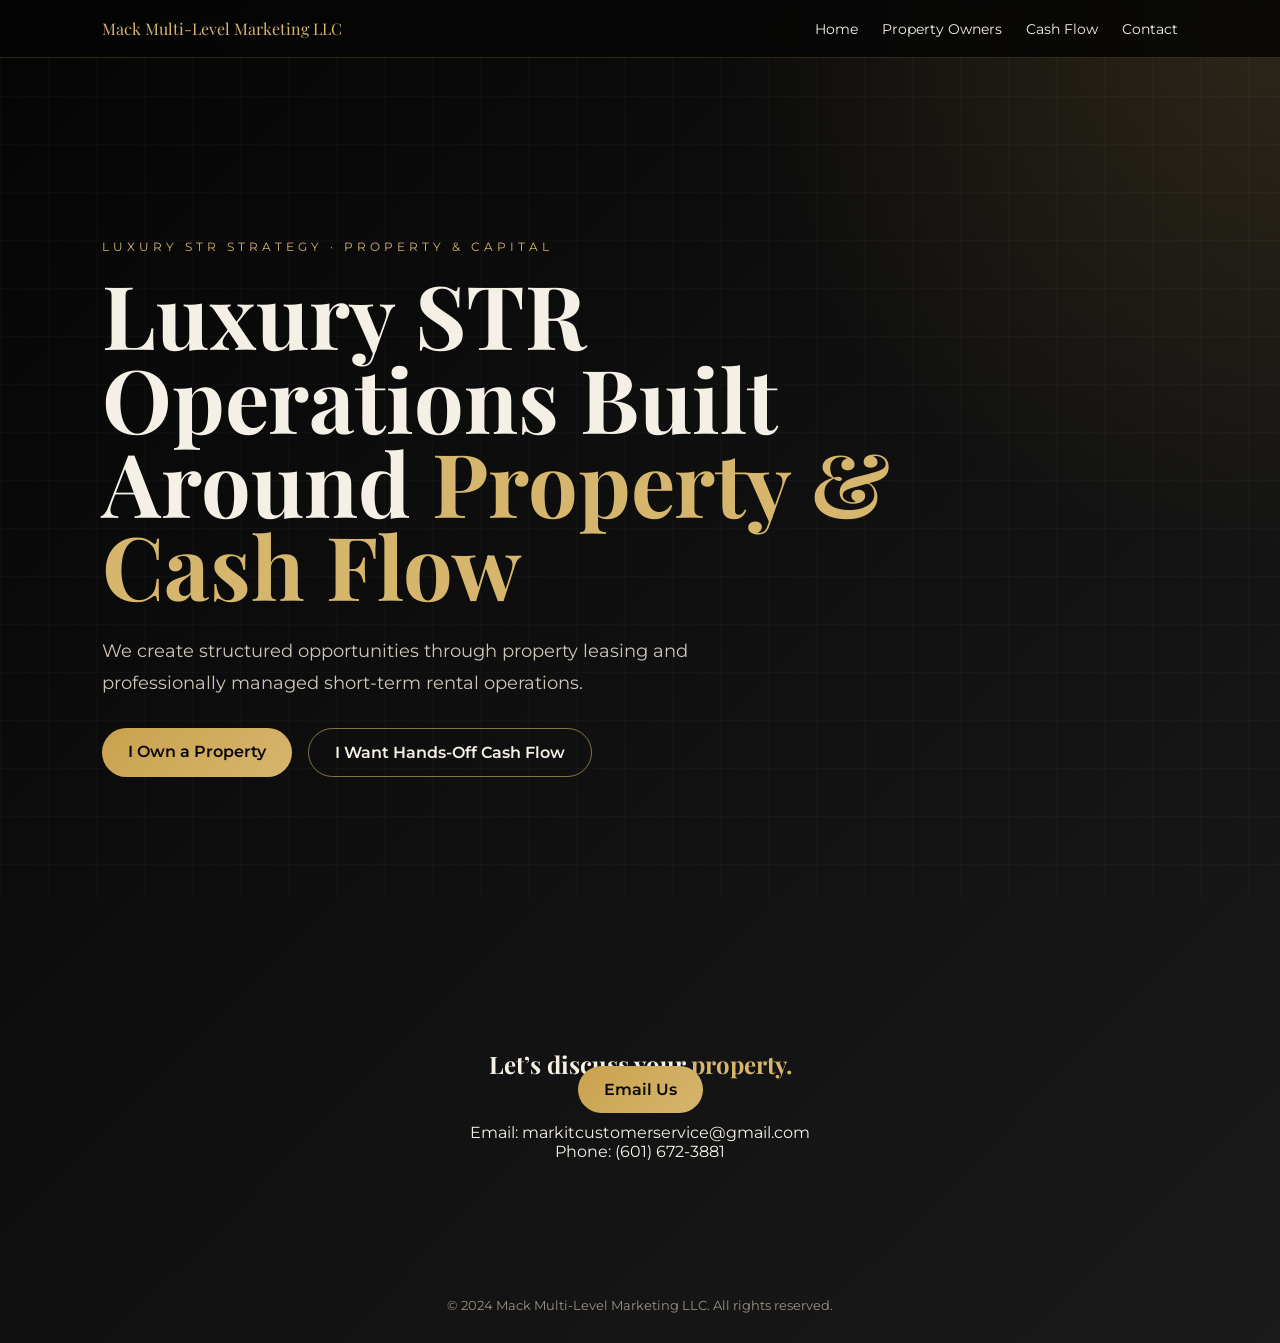
==== index.html @ 8dd584f8 "Update index.html" ====
<!DOCTYPE html>
<html lang="en">
<head>
  <meta charset="UTF-8" />
  <meta name="viewport" content="width=device-width, initial-scale=1.0" />
  <title>Mack Multi-Level Marketing LLC</title>

  <link href="https://fonts.googleapis.com/css2?family=Montserrat:wght@300;400;500;600&family=Playfair+Display:wght@500;600;700&display=swap" rel="stylesheet">

  <style>
    :root {
      --black: #050505;
      --charcoal: #111111;
      --soft-black: #1a1a1a;
      --ivory: #f5f0e6;
      --muted: #cfc6b8;
      --gold: #c9a24d;
      --champagne: #d6b56d;
    }

    * {
      box-sizing: border-box;
      scroll-behavior: smooth;
    }

    body {
      margin: 0;
      font-family: 'Montserrat', sans-serif;
      background:
        radial-gradient(circle at top right, rgba(201,162,77,0.16), transparent 30%),
        linear-gradient(135deg, #050505 0%, #111111 55%, #1a1a1a 100%);
      color: var(--ivory);
      overflow-x: hidden;
    }

    /* 🔥 NAVBAR */
    .nav {
      display: flex;
      justify-content: space-between;
      align-items: center;
      padding: 18px 8%;
      position: sticky;
      top: 0;
      z-index: 1000;
      background: rgba(5,5,5,0.85);
      backdrop-filter: blur(10px);
      border-bottom: 1px solid rgba(214,181,109,0.2);
    }

    .logo {
      font-family: 'Playfair Display', serif;
      color: var(--champagne);
      font-size: 16px;
    }

    .links a {
      margin-left: 20px;
      text-decoration: none;
      color: var(--ivory);
      font-size: 14px;
      transition: 0.3s;
    }

    .links a:hover {
      color: var(--champagne);
    }

    body::before {
      content: "";
      position: fixed;
      inset: 0;
      background-image:
        linear-gradient(rgba(255,255,255,0.025) 1px, transparent 1px),
        linear-gradient(90deg, rgba(255,255,255,0.025) 1px, transparent 1px);
      background-size: 48px 48px;
      pointer-events: none;
      z-index: -1;
    }

    header {
      min-height: 100vh;
      display: flex;
      align-items: center;
      padding: 40px 8%;
    }

    .hero {
      max-width: 850px;
      animation: fadeUp 1.2s ease forwards;
    }

    .eyebrow {
      color: var(--champagne);
      letter-spacing: 4px;
      text-transform: uppercase;
      font-size: 12px;
      margin-bottom: 18px;
    }

    h1, h2, h3 {
      font-family: 'Playfair Display', serif;
      margin: 0;
    }

    h1 {
      font-size: clamp(42px, 8vw, 88px);
      line-height: 0.95;
    }

    h1 span {
      color: var(--champagne);
    }

    .hero p {
      max-width: 680px;
      font-size: 18px;
      line-height: 1.8;
      color: var(--muted);
      margin: 28px 0;
    }

    .buttons {
      display: flex;
      gap: 16px;
      flex-wrap: wrap;
    }

    .btn {
      padding: 14px 26px;
      border-radius: 999px;
      text-decoration: none;
      font-weight: 600;
    }

    .btn-primary {
      background: linear-gradient(135deg, var(--gold), var(--champagne));
      color: #080808;
    }

    .btn-secondary {
      border: 1px solid rgba(214,181,109,0.6);
      color: var(--ivory);
    }

    section {
      padding: 90px 8%;
    }

    .section-title {
      max-width: 760px;
      margin-bottom: 40px;
    }

    .section-title h2 {
      font-size: clamp(34px, 5vw, 58px);
    }

    .section-title p {
      color: var(--muted);
      line-height: 1.8;
    }

    .glass {
      background: rgba(255,255,255,0.055);
      border: 1px solid rgba(214,181,109,0.22);
      border-radius: 26px;
      padding: 30px;
    }

    .grid {
      display: grid;
      grid-template-columns: repeat(auto-fit, minmax(240px, 1fr));
      gap: 22px;
    }

    .contact {
      text-align: center;
    }

    footer {
      text-align: center;
      padding: 30px;
      color: #9b9183;
      font-size: 13px;
    }

    @keyframes fadeUp {
      from { opacity: 0; transform: translateY(35px); }
      to { opacity: 1; transform: translateY(0); }
    }
  </style>
</head>

<body>

  <!-- 🔥 NAV -->
  <div class="nav">
    <div class="logo">Mack Multi-Level Marketing LLC</div>
    <div class="links">
      <a href="index.html">Home</a>
      <a href="owners.html">Property Owners</a>
      <a href="investors.html">Cash Flow</a>
      <a href="#contact">Contact</a>
    </div>
  </div>

  <header>
    <div class="hero">
      <div class="eyebrow">Luxury STR Strategy · Property & Capital</div>

      <h1>Luxury STR Operations Built Around <span>Property & Cash Flow</span></h1>

      <p>
        We create structured opportunities through property leasing and professionally managed short-term rental operations.
      </p>

      <!-- 🔥 UPDATED BUTTONS -->
      <div class="buttons">
        <a href="owners.html" class="btn btn-primary">I Own a Property</a>
        <a href="investors.html" class="btn btn-secondary">I Want Hands-Off Cash Flow</a>
      </div>
    </div>
  </header>

  <!-- KEEP REST OF YOUR SECTIONS SAME -->

  <section class="contact" id="contact">
    <h2>Let’s discuss your <span style="color: var(--champagne);">property.</span></h2>

    <a href="mailto:your@email.com" class="btn btn-primary">Email Us</a>

    <p style="margin-top: 24px;">
      Email: markitcustomerservice@gmail.com<br>
      Phone: (601) 672-3881
    </p>
  </section>

  <footer>
    © 2024 Mack Multi-Level Marketing LLC. All rights reserved.
  </footer>

</body>
</html>
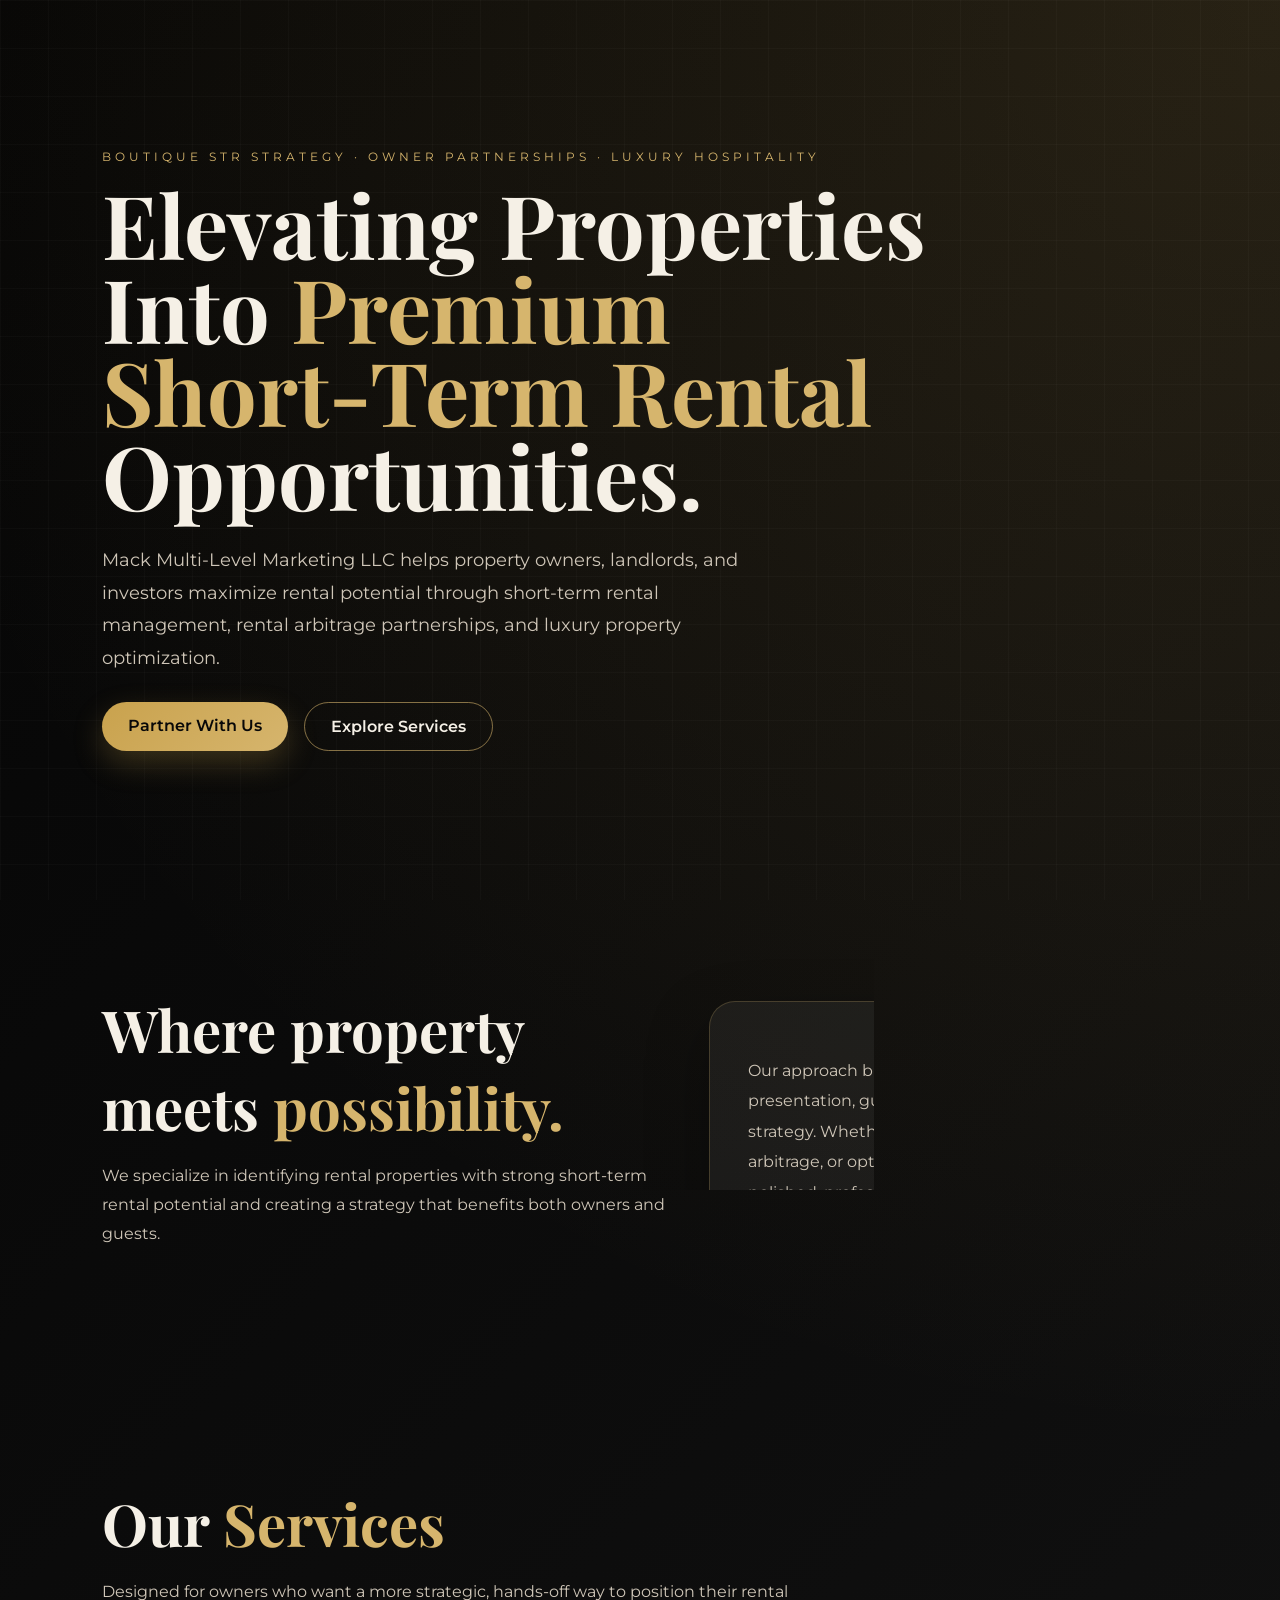
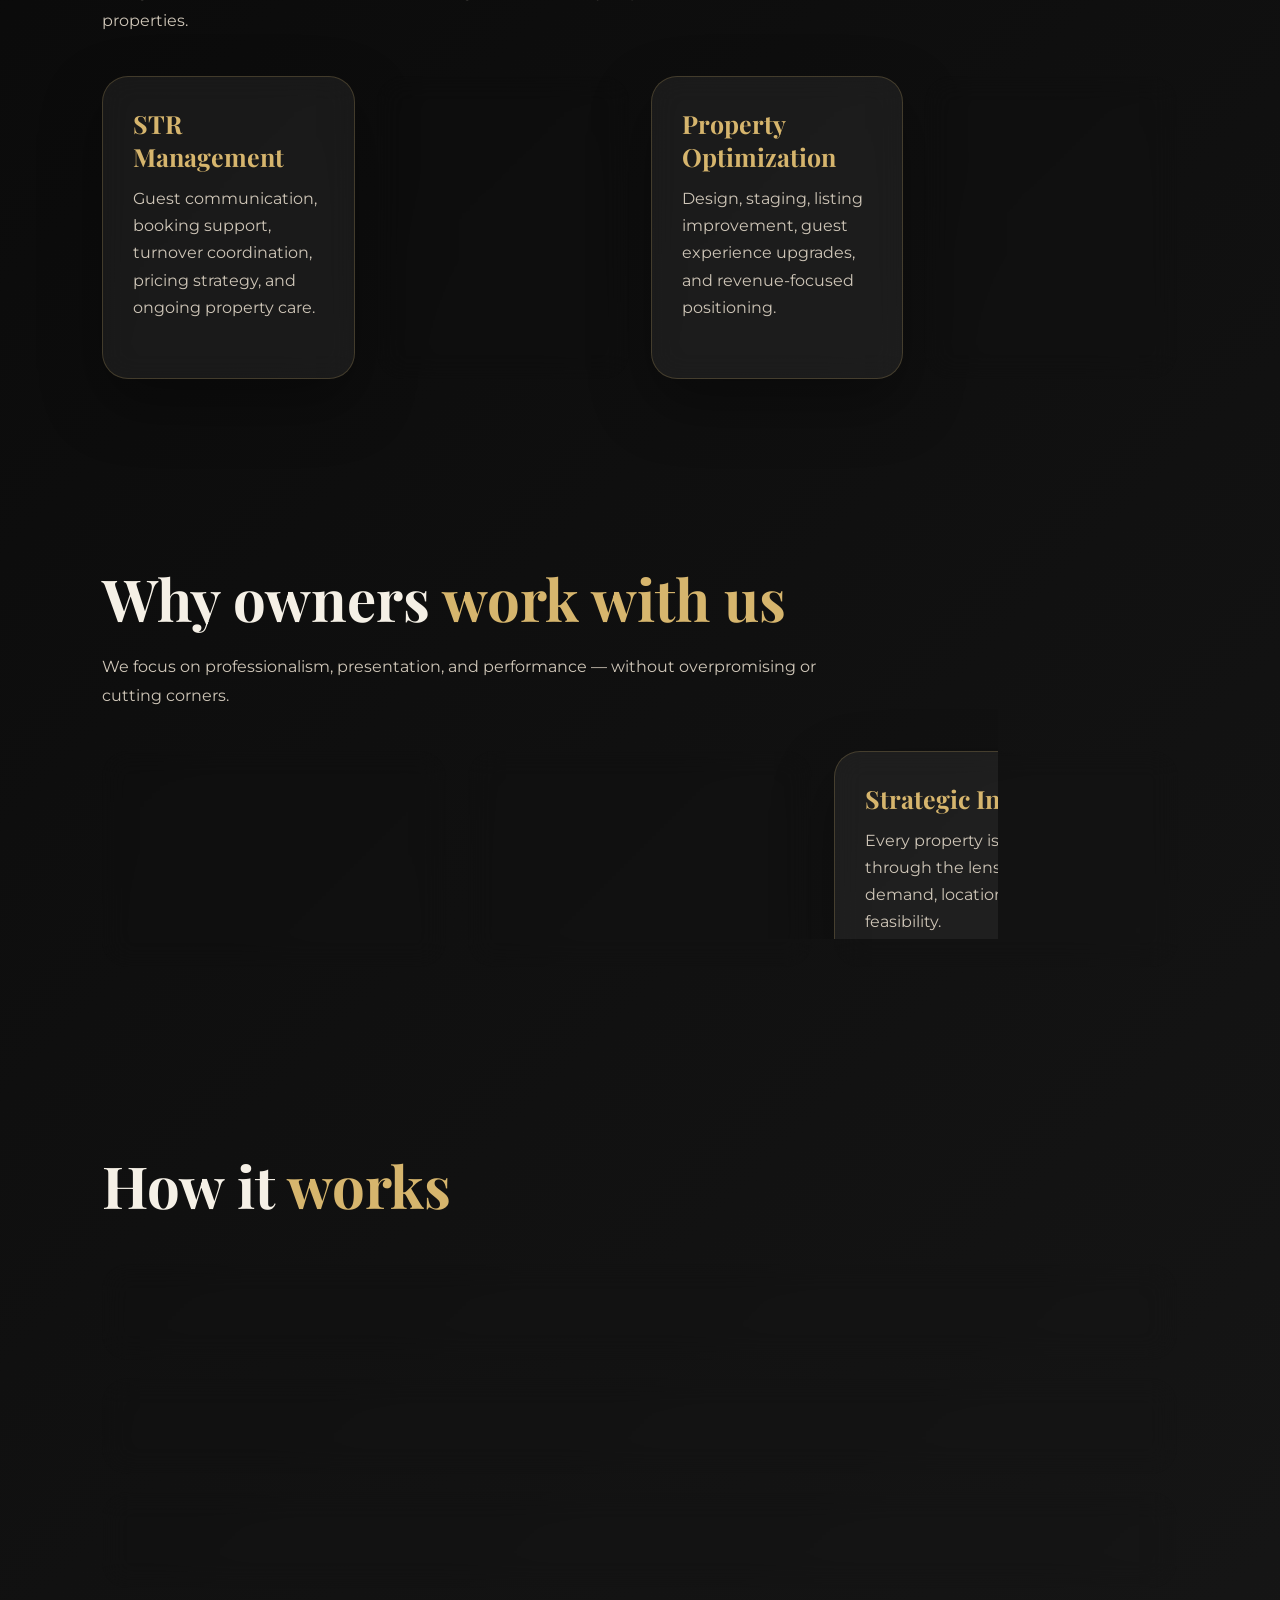
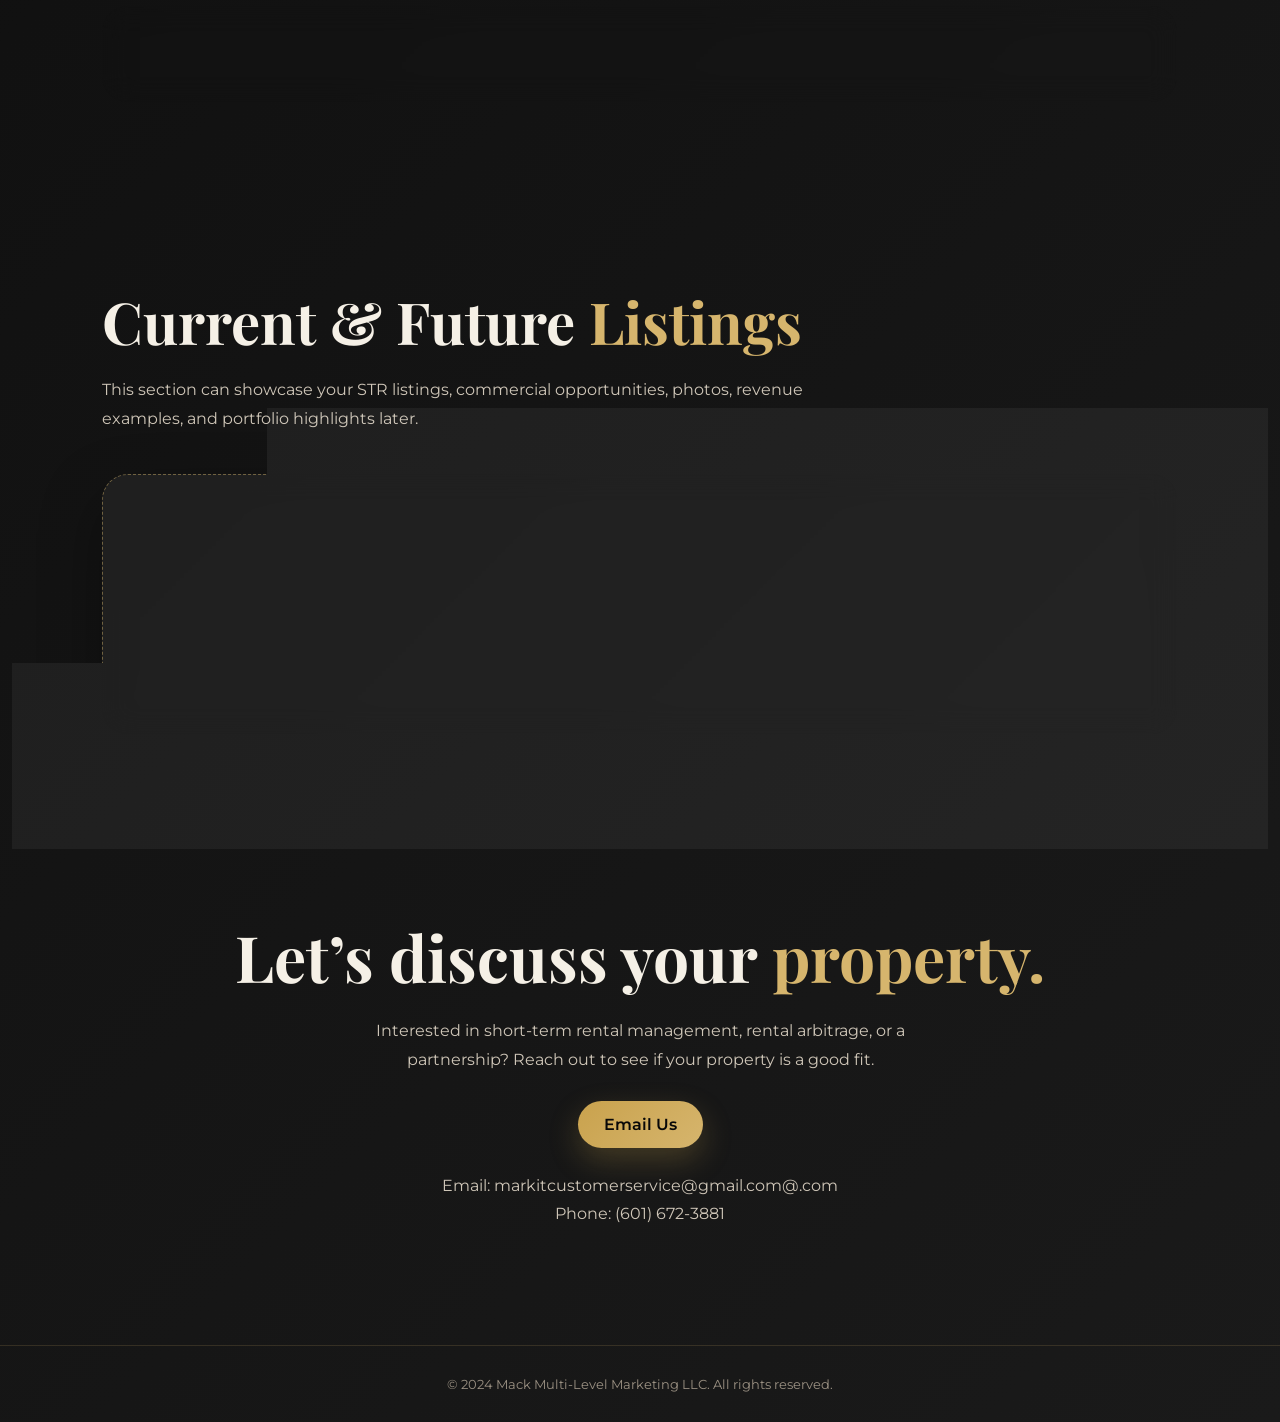
==== commit 0c8ce4f7: "Update index.html" ====
--- a/index.html
+++ b/index.html
@@ -31,38 +31,6 @@
         linear-gradient(135deg, #050505 0%, #111111 55%, #1a1a1a 100%);
       color: var(--ivory);
       overflow-x: hidden;
-    }
-
-    /* 🔥 NAVBAR */
-    .nav {
-      display: flex;
-      justify-content: space-between;
-      align-items: center;
-      padding: 18px 8%;
-      position: sticky;
-      top: 0;
-      z-index: 1000;
-      background: rgba(5,5,5,0.85);
-      backdrop-filter: blur(10px);
-      border-bottom: 1px solid rgba(214,181,109,0.2);
-    }
-
-    .logo {
-      font-family: 'Playfair Display', serif;
-      color: var(--champagne);
-      font-size: 16px;
-    }
-
-    .links a {
-      margin-left: 20px;
-      text-decoration: none;
-      color: var(--ivory);
-      font-size: 14px;
-      transition: 0.3s;
-    }
-
-    .links a:hover {
-      color: var(--champagne);
     }
 
     body::before {
@@ -82,6 +50,7 @@
       display: flex;
       align-items: center;
       padding: 40px 8%;
+      position: relative;
     }
 
     .hero {
@@ -105,9 +74,10 @@
     h1 {
       font-size: clamp(42px, 8vw, 88px);
       line-height: 0.95;
-    }
-
-    h1 span {
+      color: var(--ivory);
+    }
+
+    h1 span, h2 span {
       color: var(--champagne);
     }
 
@@ -126,15 +96,18 @@
     }
 
     .btn {
+      display: inline-block;
       padding: 14px 26px;
       border-radius: 999px;
       text-decoration: none;
       font-weight: 600;
+      transition: all 0.3s ease;
     }
 
     .btn-primary {
       background: linear-gradient(135deg, var(--gold), var(--champagne));
       color: #080808;
+      box-shadow: 0 12px 30px rgba(201,162,77,0.25);
     }
 
     .btn-secondary {
@@ -142,6 +115,10 @@
       color: var(--ivory);
     }
 
+    .btn:hover {
+      transform: translateY(-3px);
+    }
+
     section {
       padding: 90px 8%;
     }
@@ -153,18 +130,21 @@
 
     .section-title h2 {
       font-size: clamp(34px, 5vw, 58px);
+      margin-bottom: 14px;
     }
 
     .section-title p {
       color: var(--muted);
       line-height: 1.8;
+      font-size: 16px;
     }
 
     .glass {
       background: rgba(255,255,255,0.055);
       border: 1px solid rgba(214,181,109,0.22);
+      backdrop-filter: blur(14px);
       border-radius: 26px;
-      padding: 30px;
+      box-shadow: 0 24px 60px rgba(0,0,0,0.35);
     }
 
     .grid {
@@ -173,8 +153,85 @@
       gap: 22px;
     }
 
+    .card {
+      padding: 30px;
+      transition: 0.35s ease;
+    }
+
+    .card:hover {
+      transform: translateY(-8px);
+      border-color: rgba(214,181,109,0.55);
+    }
+
+    .card h3 {
+      color: var(--champagne);
+      font-size: 25px;
+      margin-bottom: 12px;
+    }
+
+    .card p {
+      color: var(--muted);
+      line-height: 1.7;
+      margin: 0;
+    }
+
+    .split {
+      display: grid;
+      grid-template-columns: 1.1fr 0.9fr;
+      gap: 34px;
+      align-items: center;
+    }
+
+    .feature-box {
+      padding: 38px;
+    }
+
+    .feature-box p {
+      color: var(--muted);
+      line-height: 1.9;
+    }
+
+    .timeline {
+      display: grid;
+      gap: 18px;
+    }
+
+    .step {
+      padding: 24px;
+      border-left: 2px solid var(--champagne);
+    }
+
+    .step strong {
+      color: var(--champagne);
+      display: block;
+      margin-bottom: 8px;
+    }
+
+    .portfolio {
+      min-height: 260px;
+      display: flex;
+      align-items: center;
+      justify-content: center;
+      text-align: center;
+      padding: 40px;
+      border: 1px dashed rgba(214,181,109,0.45);
+    }
+
     .contact {
       text-align: center;
+      padding: 90px 8%;
+    }
+
+    .contact h2 {
+      font-size: clamp(36px, 6vw, 64px);
+      margin-bottom: 18px;
+    }
+
+    .contact p {
+      color: var(--muted);
+      max-width: 620px;
+      margin: 0 auto 26px;
+      line-height: 1.8;
     }
 
     footer {
@@ -182,55 +239,188 @@
       padding: 30px;
       color: #9b9183;
       font-size: 13px;
+      border-top: 1px solid rgba(214,181,109,0.16);
     }
 
     @keyframes fadeUp {
-      from { opacity: 0; transform: translateY(35px); }
-      to { opacity: 1; transform: translateY(0); }
+      from {
+        opacity: 0;
+        transform: translateY(35px);
+      }
+      to {
+        opacity: 1;
+        transform: translateY(0);
+      }
+    }
+
+    .reveal {
+      animation: fadeUp 1s ease both;
+    }
+
+    @media (max-width: 800px) {
+      header {
+        padding: 30px 6%;
+      }
+
+      section {
+        padding: 70px 6%;
+      }
+
+      .split {
+        grid-template-columns: 1fr;
+      }
+
+      .buttons {
+        flex-direction: column;
+      }
+
+      .btn {
+        text-align: center;
+      }
     }
   </style>
 </head>
 
 <body>
 
-  <!-- 🔥 NAV -->
-  <div class="nav">
-    <div class="logo">Mack Multi-Level Marketing LLC</div>
-    <div class="links">
-      <a href="index.html">Home</a>
-      <a href="owners.html">Property Owners</a>
-      <a href="investors.html">Cash Flow</a>
-      <a href="#contact">Contact</a>
-    </div>
-  </div>
-
   <header>
     <div class="hero">
-      <div class="eyebrow">Luxury STR Strategy · Property & Capital</div>
-
-      <h1>Luxury STR Operations Built Around <span>Property & Cash Flow</span></h1>
-
+      <div class="eyebrow">Boutique STR Strategy · Owner Partnerships · Luxury Hospitality</div>
+      <h1>Elevating Properties Into <span>Premium Short-Term Rental</span> Opportunities.</h1>
       <p>
-        We create structured opportunities through property leasing and professionally managed short-term rental operations.
+        Mack Multi-Level Marketing LLC helps property owners, landlords, and investors maximize rental potential through short-term rental management, rental arbitrage partnerships, and luxury property optimization.
       </p>
-
-      <!-- 🔥 UPDATED BUTTONS -->
       <div class="buttons">
-        <a href="owners.html" class="btn btn-primary">I Own a Property</a>
-        <a href="investors.html" class="btn btn-secondary">I Want Hands-Off Cash Flow</a>
+        <a href="#contact" class="btn btn-primary">Partner With Us</a>
+        <a href="#services" class="btn btn-secondary">Explore Services</a>
       </div>
     </div>
   </header>
 
-  <!-- KEEP REST OF YOUR SECTIONS SAME -->
+  <section class="reveal">
+    <div class="split">
+      <div class="section-title">
+        <h2>Where property meets <span>possibility.</span></h2>
+        <p>
+          We specialize in identifying rental properties with strong short-term rental potential and creating a strategy that benefits both owners and guests.
+        </p>
+      </div>
+
+      <div class="feature-box glass">
+        <p>
+          Our approach blends hospitality, property presentation, guest experience, and income strategy. Whether through management, arbitrage, or optimization, our goal is to create a polished, professional, and profitable rental experience.
+        </p>
+      </div>
+    </div>
+  </section>
+
+  <section id="services">
+    <div class="section-title">
+      <h2>Our <span>Services</span></h2>
+      <p>Designed for owners who want a more strategic, hands-off way to position their rental properties.</p>
+    </div>
+
+    <div class="grid">
+      <div class="card glass">
+        <h3>STR Management</h3>
+        <p>Guest communication, booking support, turnover coordination, pricing strategy, and ongoing property care.</p>
+      </div>
+
+      <div class="card glass">
+        <h3>Rental Arbitrage</h3>
+        <p>We lease qualified properties and operate them as short-term rentals with a professional hospitality strategy.</p>
+      </div>
+
+      <div class="card glass">
+        <h3>Property Optimization</h3>
+        <p>Design, staging, listing improvement, guest experience upgrades, and revenue-focused positioning.</p>
+      </div>
+
+      <div class="card glass">
+        <h3>Owner Partnerships</h3>
+        <p>Customized partnership structures built around the property, location, owner goals, and income potential.</p>
+      </div>
+    </div>
+  </section>
+
+  <section>
+    <div class="section-title">
+      <h2>Why owners <span>work with us</span></h2>
+      <p>We focus on professionalism, presentation, and performance — without overpromising or cutting corners.</p>
+    </div>
+
+    <div class="grid">
+      <div class="card glass">
+        <h3>Hands-Off Support</h3>
+        <p>We help reduce the day-to-day burden of managing guest-ready rental operations.</p>
+      </div>
+
+      <div class="card glass">
+        <h3>Luxury Positioning</h3>
+        <p>We create a polished guest experience that helps the property stand out in competitive markets.</p>
+      </div>
+
+      <div class="card glass">
+        <h3>Strategic Income Focus</h3>
+        <p>Every property is reviewed through the lens of pricing, demand, location, and operational feasibility.</p>
+      </div>
+    </div>
+  </section>
+
+  <section>
+    <div class="section-title">
+      <h2>How it <span>works</span></h2>
+    </div>
+
+    <div class="timeline">
+      <div class="step glass">
+        <strong>01 · Property Review</strong>
+        We evaluate the property, location, rental rules, layout, and market potential.
+      </div>
+
+      <div class="step glass">
+        <strong>02 · Strategy Buildout</strong>
+        We create a customized short-term rental plan based on the property’s best use.
+      </div>
+
+      <div class="step glass">
+        <strong>03 · Setup & Launch</strong>
+        We prepare the listing, guest flow, operations, and presentation.
+      </div>
+
+      <div class="step glass">
+        <strong>04 · Ongoing Management</strong>
+        We support the guest experience, booking flow, turnovers, and property standards.
+      </div>
+    </div>
+  </section>
+
+  <section>
+    <div class="section-title">
+      <h2>Current & Future <span>Listings</span></h2>
+      <p>This section can showcase your STR listings, commercial opportunities, photos, revenue examples, and portfolio highlights later.</p>
+    </div>
+
+    <div class="portfolio glass">
+      <div>
+        <h3 style="color: var(--champagne); font-family: 'Playfair Display', serif;">Portfolio Coming Soon</h3>
+        <p style="color: var(--muted); max-width: 520px;">
+          Featured short-term rental properties and partnership opportunities will be added here.
+        </p>
+      </div>
+    </div>
+  </section>
 
   <section class="contact" id="contact">
     <h2>Let’s discuss your <span style="color: var(--champagne);">property.</span></h2>
+    <p>
+      Interested in short-term rental management, rental arbitrage, or a partnership? Reach out to see if your property is a good fit.
+    </p>
 
     <a href="mailto:your@email.com" class="btn btn-primary">Email Us</a>
 
     <p style="margin-top: 24px;">
-      Email: markitcustomerservice@gmail.com<br>
+      Email: markitcustomerservice@gmail.com@.com<br>
       Phone: (601) 672-3881
     </p>
   </section>
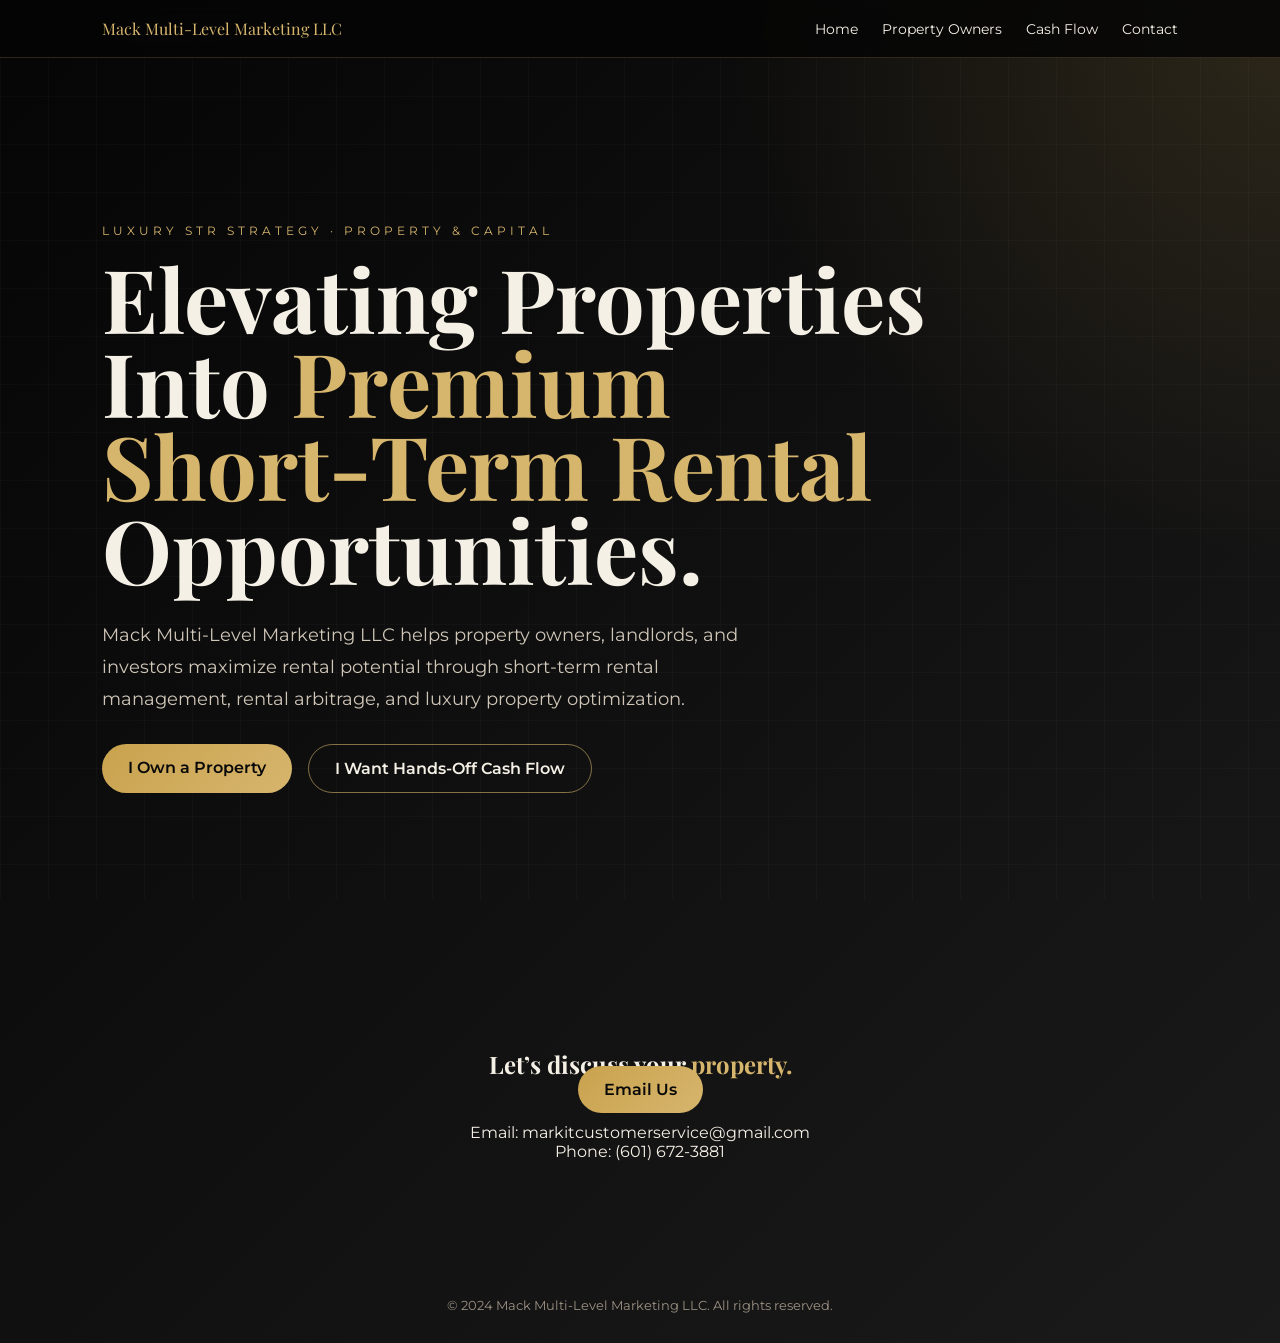
==== commit 58c3be07: "Update index.html" ====
--- a/index.html
+++ b/index.html
@@ -31,6 +31,38 @@
         linear-gradient(135deg, #050505 0%, #111111 55%, #1a1a1a 100%);
       color: var(--ivory);
       overflow-x: hidden;
+    }
+
+    /* 🔥 NAV */
+    .nav {
+      display: flex;
+      justify-content: space-between;
+      align-items: center;
+      padding: 18px 8%;
+      position: sticky;
+      top: 0;
+      z-index: 1000;
+      background: rgba(5,5,5,0.85);
+      backdrop-filter: blur(10px);
+      border-bottom: 1px solid rgba(214,181,109,0.2);
+    }
+
+    .logo {
+      font-family: 'Playfair Display', serif;
+      color: var(--champagne);
+      font-size: 16px;
+    }
+
+    .links a {
+      margin-left: 20px;
+      text-decoration: none;
+      color: var(--ivory);
+      font-size: 14px;
+      transition: 0.3s;
+    }
+
+    .links a:hover {
+      color: var(--champagne);
     }
 
     body::before {
@@ -50,7 +82,6 @@
       display: flex;
       align-items: center;
       padding: 40px 8%;
-      position: relative;
     }
 
     .hero {
@@ -74,7 +105,6 @@
     h1 {
       font-size: clamp(42px, 8vw, 88px);
       line-height: 0.95;
-      color: var(--ivory);
     }
 
     h1 span, h2 span {
@@ -96,18 +126,15 @@
     }
 
     .btn {
-      display: inline-block;
       padding: 14px 26px;
       border-radius: 999px;
       text-decoration: none;
       font-weight: 600;
-      transition: all 0.3s ease;
     }
 
     .btn-primary {
       background: linear-gradient(135deg, var(--gold), var(--champagne));
       color: #080808;
-      box-shadow: 0 12px 30px rgba(201,162,77,0.25);
     }
 
     .btn-secondary {
@@ -115,10 +142,6 @@
       color: var(--ivory);
     }
 
-    .btn:hover {
-      transform: translateY(-3px);
-    }
-
     section {
       padding: 90px 8%;
     }
@@ -130,21 +153,18 @@
 
     .section-title h2 {
       font-size: clamp(34px, 5vw, 58px);
-      margin-bottom: 14px;
     }
 
     .section-title p {
       color: var(--muted);
       line-height: 1.8;
-      font-size: 16px;
     }
 
     .glass {
       background: rgba(255,255,255,0.055);
       border: 1px solid rgba(214,181,109,0.22);
-      backdrop-filter: blur(14px);
       border-radius: 26px;
-      box-shadow: 0 24px 60px rgba(0,0,0,0.35);
+      padding: 30px;
     }
 
     .grid {
@@ -153,85 +173,8 @@
       gap: 22px;
     }
 
-    .card {
-      padding: 30px;
-      transition: 0.35s ease;
-    }
-
-    .card:hover {
-      transform: translateY(-8px);
-      border-color: rgba(214,181,109,0.55);
-    }
-
-    .card h3 {
-      color: var(--champagne);
-      font-size: 25px;
-      margin-bottom: 12px;
-    }
-
-    .card p {
-      color: var(--muted);
-      line-height: 1.7;
-      margin: 0;
-    }
-
-    .split {
-      display: grid;
-      grid-template-columns: 1.1fr 0.9fr;
-      gap: 34px;
-      align-items: center;
-    }
-
-    .feature-box {
-      padding: 38px;
-    }
-
-    .feature-box p {
-      color: var(--muted);
-      line-height: 1.9;
-    }
-
-    .timeline {
-      display: grid;
-      gap: 18px;
-    }
-
-    .step {
-      padding: 24px;
-      border-left: 2px solid var(--champagne);
-    }
-
-    .step strong {
-      color: var(--champagne);
-      display: block;
-      margin-bottom: 8px;
-    }
-
-    .portfolio {
-      min-height: 260px;
-      display: flex;
-      align-items: center;
-      justify-content: center;
-      text-align: center;
-      padding: 40px;
-      border: 1px dashed rgba(214,181,109,0.45);
-    }
-
     .contact {
       text-align: center;
-      padding: 90px 8%;
-    }
-
-    .contact h2 {
-      font-size: clamp(36px, 6vw, 64px);
-      margin-bottom: 18px;
-    }
-
-    .contact p {
-      color: var(--muted);
-      max-width: 620px;
-      margin: 0 auto 26px;
-      line-height: 1.8;
     }
 
     footer {
@@ -239,188 +182,55 @@
       padding: 30px;
       color: #9b9183;
       font-size: 13px;
-      border-top: 1px solid rgba(214,181,109,0.16);
     }
 
     @keyframes fadeUp {
-      from {
-        opacity: 0;
-        transform: translateY(35px);
-      }
-      to {
-        opacity: 1;
-        transform: translateY(0);
-      }
-    }
-
-    .reveal {
-      animation: fadeUp 1s ease both;
-    }
-
-    @media (max-width: 800px) {
-      header {
-        padding: 30px 6%;
-      }
-
-      section {
-        padding: 70px 6%;
-      }
-
-      .split {
-        grid-template-columns: 1fr;
-      }
-
-      .buttons {
-        flex-direction: column;
-      }
-
-      .btn {
-        text-align: center;
-      }
+      from { opacity: 0; transform: translateY(35px); }
+      to { opacity: 1; transform: translateY(0); }
     }
   </style>
 </head>
 
 <body>
 
+  <!-- NAV -->
+  <div class="nav">
+    <div class="logo">Mack Multi-Level Marketing LLC</div>
+    <div class="links">
+      <a href="index.html">Home</a>
+      <a href="owners.html">Property Owners</a>
+      <a href="investors.html">Cash Flow</a>
+      <a href="#contact">Contact</a>
+    </div>
+  </div>
+
   <header>
     <div class="hero">
-      <div class="eyebrow">Boutique STR Strategy · Owner Partnerships · Luxury Hospitality</div>
+      <div class="eyebrow">Luxury STR Strategy · Property & Capital</div>
+
       <h1>Elevating Properties Into <span>Premium Short-Term Rental</span> Opportunities.</h1>
+
       <p>
-        Mack Multi-Level Marketing LLC helps property owners, landlords, and investors maximize rental potential through short-term rental management, rental arbitrage partnerships, and luxury property optimization.
+        Mack Multi-Level Marketing LLC helps property owners, landlords, and investors maximize rental potential through short-term rental management, rental arbitrage, and luxury property optimization.
       </p>
+
+      <!-- 🔥 UPDATED BUTTONS -->
       <div class="buttons">
-        <a href="#contact" class="btn btn-primary">Partner With Us</a>
-        <a href="#services" class="btn btn-secondary">Explore Services</a>
+        <a href="owners.html" class="btn btn-primary">I Own a Property</a>
+        <a href="investors.html" class="btn btn-secondary">I Want Hands-Off Cash Flow</a>
       </div>
     </div>
   </header>
 
-  <section class="reveal">
-    <div class="split">
-      <div class="section-title">
-        <h2>Where property meets <span>possibility.</span></h2>
-        <p>
-          We specialize in identifying rental properties with strong short-term rental potential and creating a strategy that benefits both owners and guests.
-        </p>
-      </div>
-
-      <div class="feature-box glass">
-        <p>
-          Our approach blends hospitality, property presentation, guest experience, and income strategy. Whether through management, arbitrage, or optimization, our goal is to create a polished, professional, and profitable rental experience.
-        </p>
-      </div>
-    </div>
-  </section>
-
-  <section id="services">
-    <div class="section-title">
-      <h2>Our <span>Services</span></h2>
-      <p>Designed for owners who want a more strategic, hands-off way to position their rental properties.</p>
-    </div>
-
-    <div class="grid">
-      <div class="card glass">
-        <h3>STR Management</h3>
-        <p>Guest communication, booking support, turnover coordination, pricing strategy, and ongoing property care.</p>
-      </div>
-
-      <div class="card glass">
-        <h3>Rental Arbitrage</h3>
-        <p>We lease qualified properties and operate them as short-term rentals with a professional hospitality strategy.</p>
-      </div>
-
-      <div class="card glass">
-        <h3>Property Optimization</h3>
-        <p>Design, staging, listing improvement, guest experience upgrades, and revenue-focused positioning.</p>
-      </div>
-
-      <div class="card glass">
-        <h3>Owner Partnerships</h3>
-        <p>Customized partnership structures built around the property, location, owner goals, and income potential.</p>
-      </div>
-    </div>
-  </section>
-
-  <section>
-    <div class="section-title">
-      <h2>Why owners <span>work with us</span></h2>
-      <p>We focus on professionalism, presentation, and performance — without overpromising or cutting corners.</p>
-    </div>
-
-    <div class="grid">
-      <div class="card glass">
-        <h3>Hands-Off Support</h3>
-        <p>We help reduce the day-to-day burden of managing guest-ready rental operations.</p>
-      </div>
-
-      <div class="card glass">
-        <h3>Luxury Positioning</h3>
-        <p>We create a polished guest experience that helps the property stand out in competitive markets.</p>
-      </div>
-
-      <div class="card glass">
-        <h3>Strategic Income Focus</h3>
-        <p>Every property is reviewed through the lens of pricing, demand, location, and operational feasibility.</p>
-      </div>
-    </div>
-  </section>
-
-  <section>
-    <div class="section-title">
-      <h2>How it <span>works</span></h2>
-    </div>
-
-    <div class="timeline">
-      <div class="step glass">
-        <strong>01 · Property Review</strong>
-        We evaluate the property, location, rental rules, layout, and market potential.
-      </div>
-
-      <div class="step glass">
-        <strong>02 · Strategy Buildout</strong>
-        We create a customized short-term rental plan based on the property’s best use.
-      </div>
-
-      <div class="step glass">
-        <strong>03 · Setup & Launch</strong>
-        We prepare the listing, guest flow, operations, and presentation.
-      </div>
-
-      <div class="step glass">
-        <strong>04 · Ongoing Management</strong>
-        We support the guest experience, booking flow, turnovers, and property standards.
-      </div>
-    </div>
-  </section>
-
-  <section>
-    <div class="section-title">
-      <h2>Current & Future <span>Listings</span></h2>
-      <p>This section can showcase your STR listings, commercial opportunities, photos, revenue examples, and portfolio highlights later.</p>
-    </div>
-
-    <div class="portfolio glass">
-      <div>
-        <h3 style="color: var(--champagne); font-family: 'Playfair Display', serif;">Portfolio Coming Soon</h3>
-        <p style="color: var(--muted); max-width: 520px;">
-          Featured short-term rental properties and partnership opportunities will be added here.
-        </p>
-      </div>
-    </div>
-  </section>
+  <!-- KEEP ALL YOUR ORIGINAL SECTIONS BELOW (unchanged) -->
 
   <section class="contact" id="contact">
     <h2>Let’s discuss your <span style="color: var(--champagne);">property.</span></h2>
-    <p>
-      Interested in short-term rental management, rental arbitrage, or a partnership? Reach out to see if your property is a good fit.
-    </p>
 
     <a href="mailto:your@email.com" class="btn btn-primary">Email Us</a>
 
     <p style="margin-top: 24px;">
-      Email: markitcustomerservice@gmail.com@.com<br>
+      Email: markitcustomerservice@gmail.com<br>
       Phone: (601) 672-3881
     </p>
   </section>
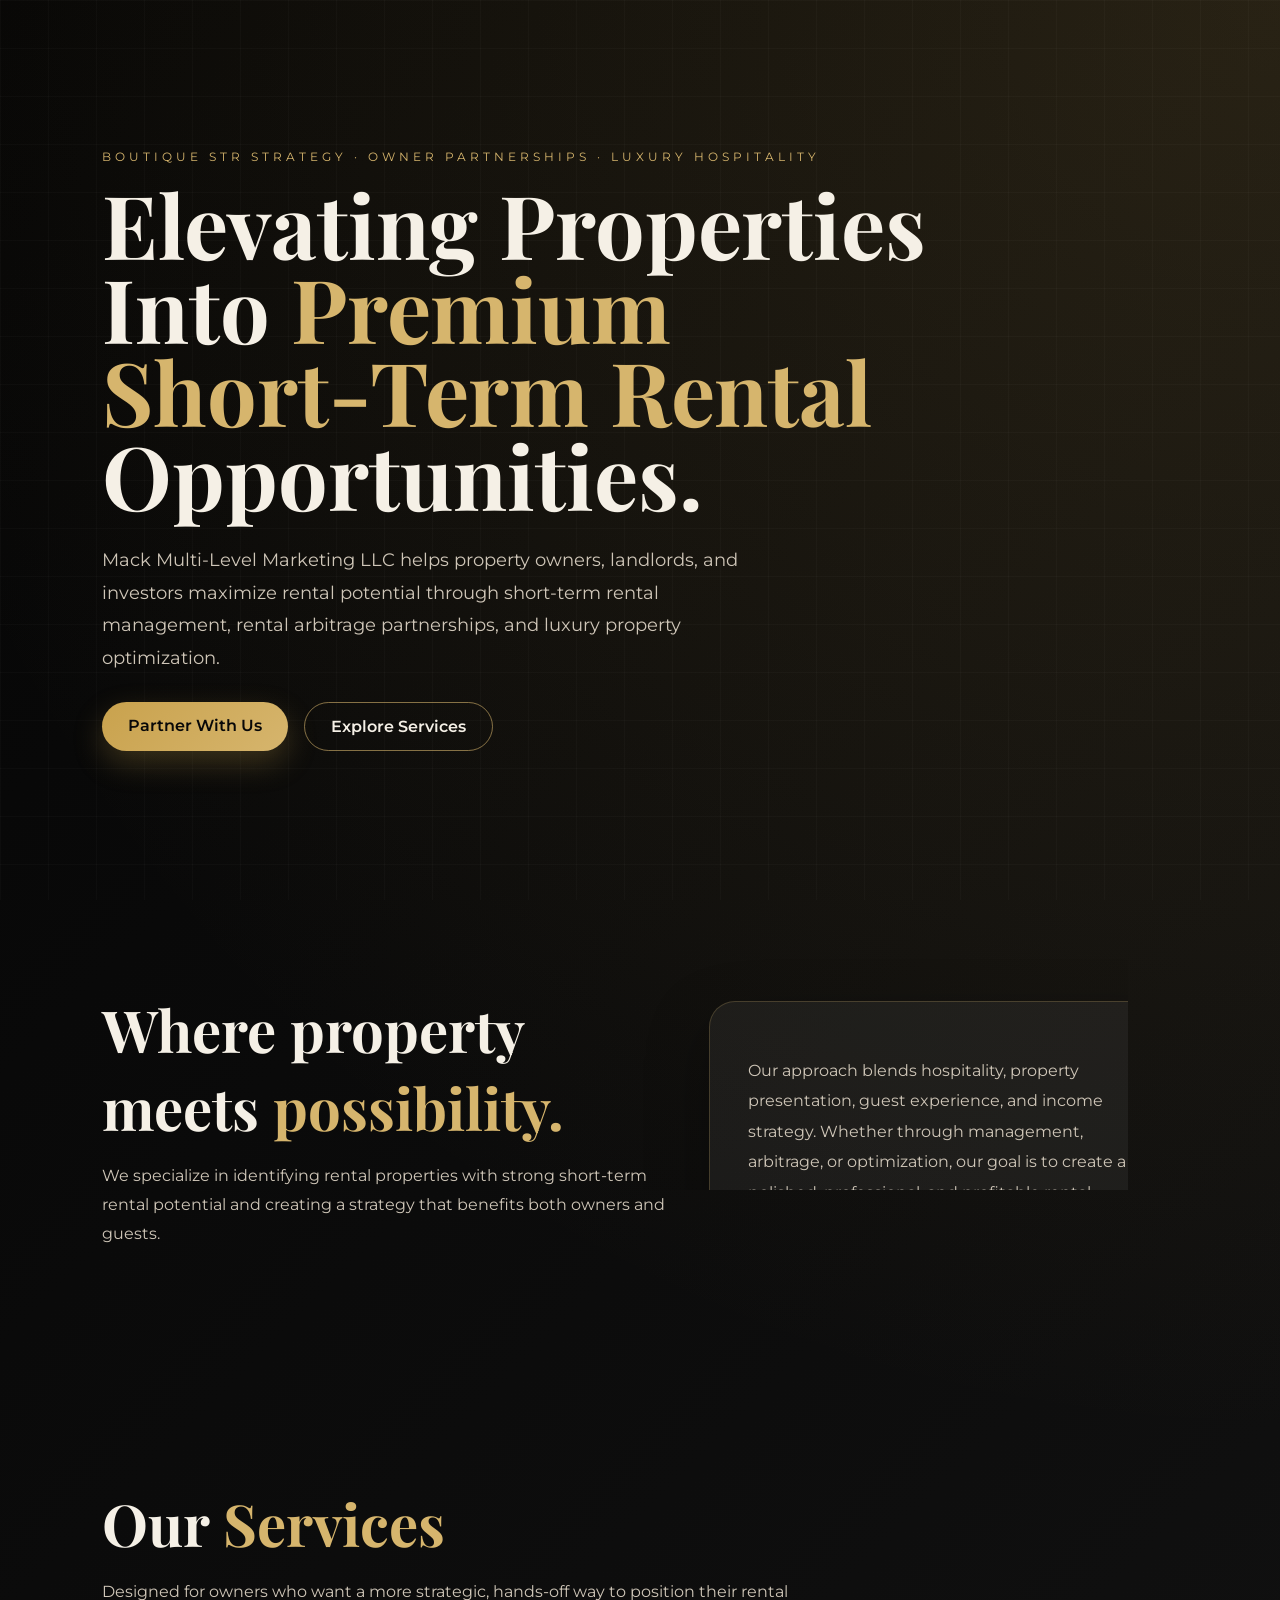
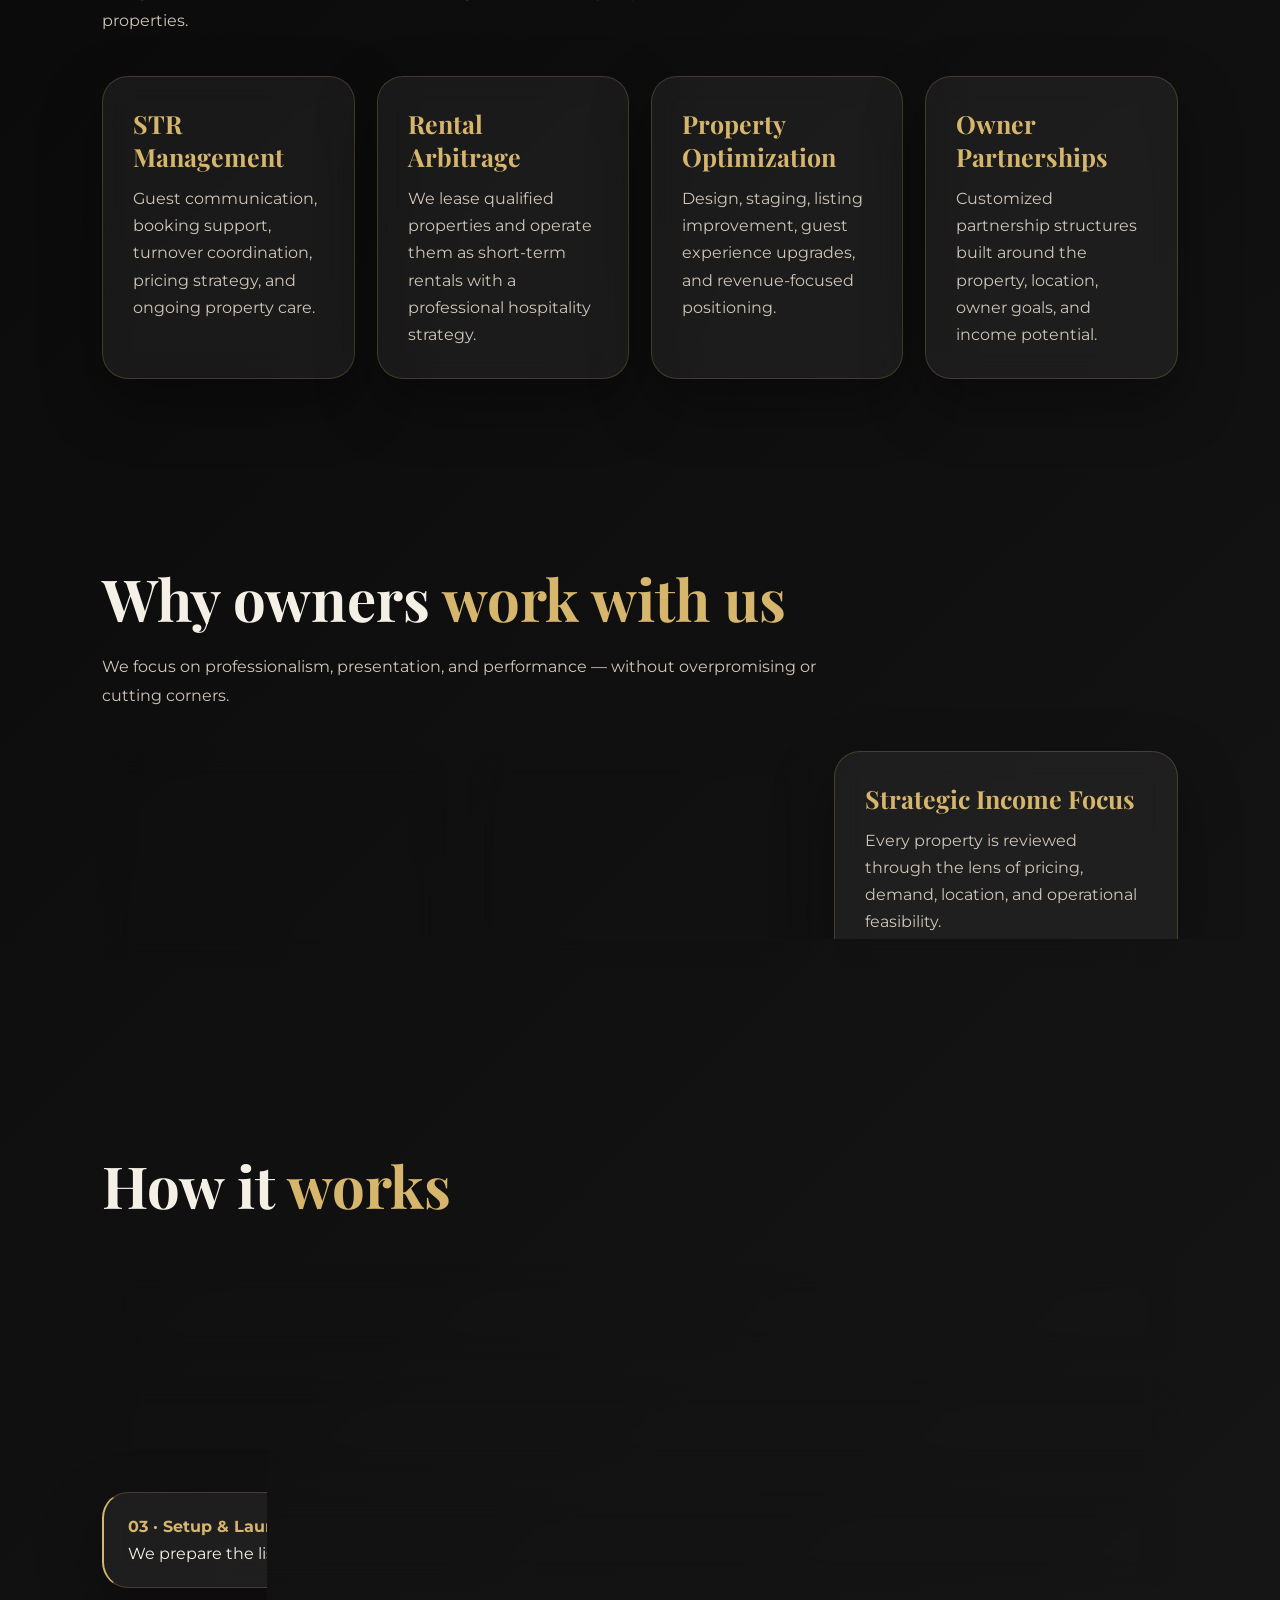
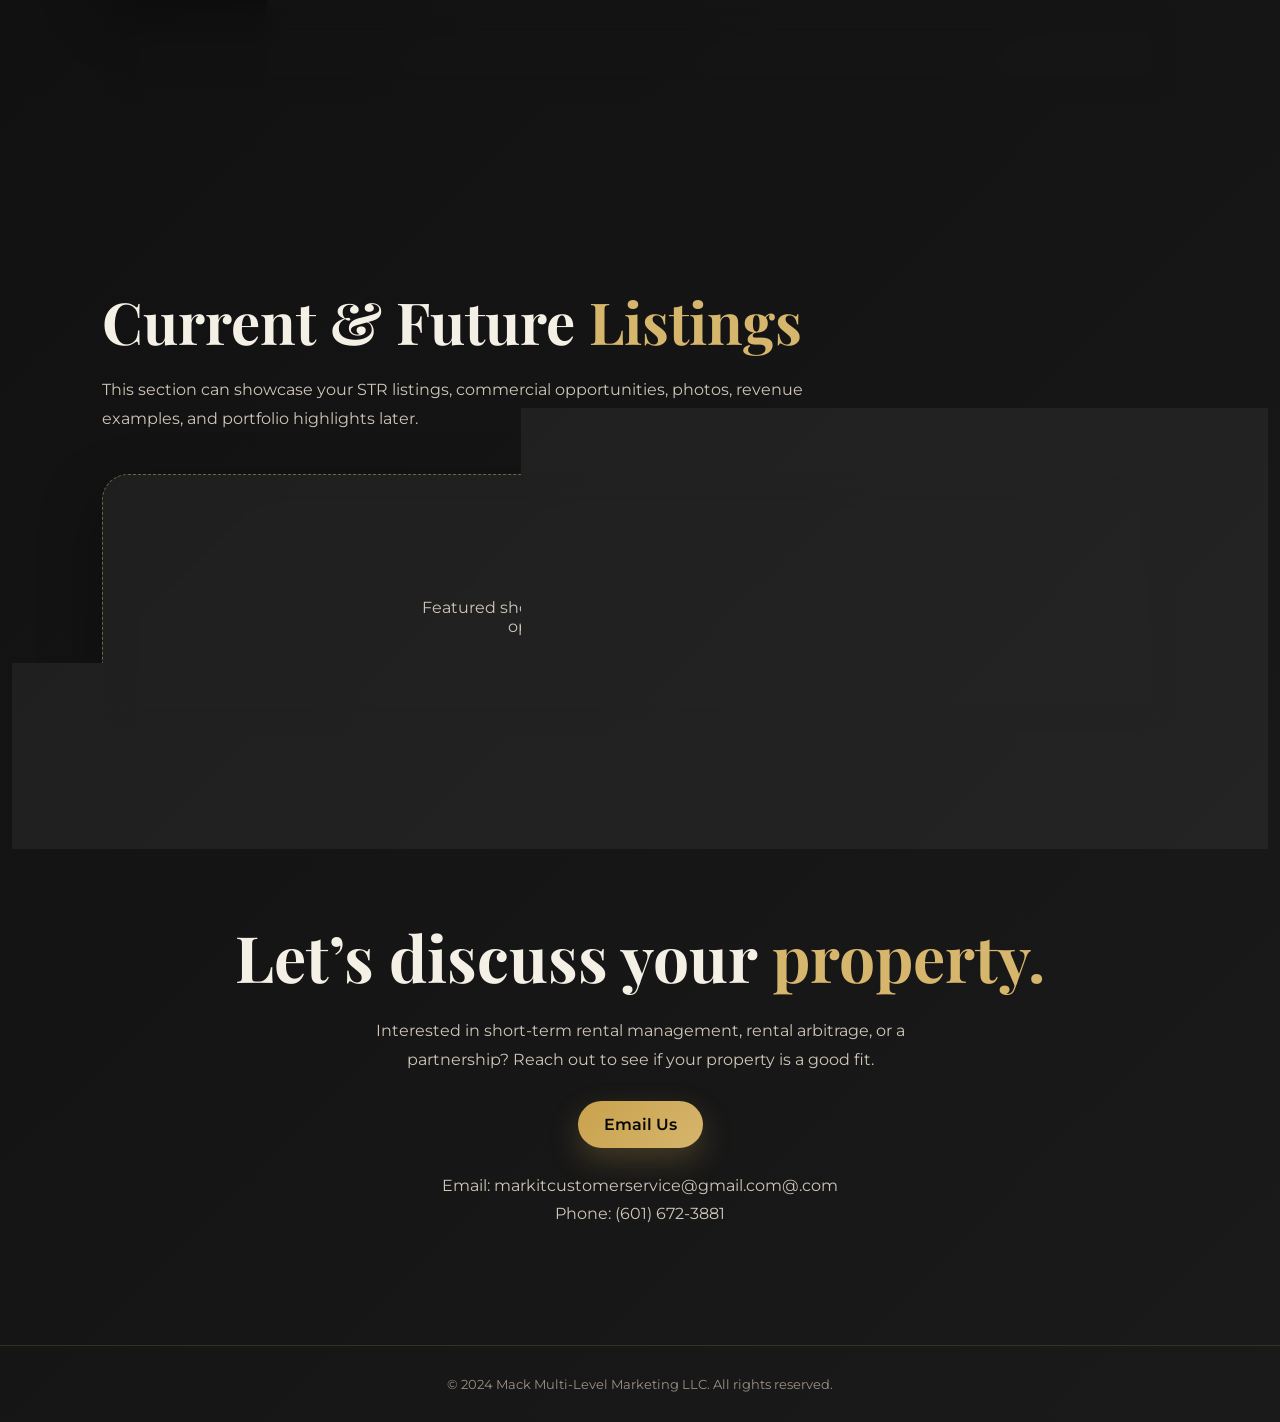
==== commit 6526bb01: "Update index.html" ====
--- a/index.html
+++ b/index.html
@@ -31,38 +31,6 @@
         linear-gradient(135deg, #050505 0%, #111111 55%, #1a1a1a 100%);
       color: var(--ivory);
       overflow-x: hidden;
-    }
-
-    /* 🔥 NAV */
-    .nav {
-      display: flex;
-      justify-content: space-between;
-      align-items: center;
-      padding: 18px 8%;
-      position: sticky;
-      top: 0;
-      z-index: 1000;
-      background: rgba(5,5,5,0.85);
-      backdrop-filter: blur(10px);
-      border-bottom: 1px solid rgba(214,181,109,0.2);
-    }
-
-    .logo {
-      font-family: 'Playfair Display', serif;
-      color: var(--champagne);
-      font-size: 16px;
-    }
-
-    .links a {
-      margin-left: 20px;
-      text-decoration: none;
-      color: var(--ivory);
-      font-size: 14px;
-      transition: 0.3s;
-    }
-
-    .links a:hover {
-      color: var(--champagne);
     }
 
     body::before {
@@ -82,6 +50,7 @@
       display: flex;
       align-items: center;
       padding: 40px 8%;
+      position: relative;
     }
 
     .hero {
@@ -105,6 +74,7 @@
     h1 {
       font-size: clamp(42px, 8vw, 88px);
       line-height: 0.95;
+      color: var(--ivory);
     }
 
     h1 span, h2 span {
@@ -126,15 +96,18 @@
     }
 
     .btn {
+      display: inline-block;
       padding: 14px 26px;
       border-radius: 999px;
       text-decoration: none;
       font-weight: 600;
+      transition: all 0.3s ease;
     }
 
     .btn-primary {
       background: linear-gradient(135deg, var(--gold), var(--champagne));
       color: #080808;
+      box-shadow: 0 12px 30px rgba(201,162,77,0.25);
     }
 
     .btn-secondary {
@@ -142,6 +115,10 @@
       color: var(--ivory);
     }
 
+    .btn:hover {
+      transform: translateY(-3px);
+    }
+
     section {
       padding: 90px 8%;
     }
@@ -153,18 +130,21 @@
 
     .section-title h2 {
       font-size: clamp(34px, 5vw, 58px);
+      margin-bottom: 14px;
     }
 
     .section-title p {
       color: var(--muted);
       line-height: 1.8;
+      font-size: 16px;
     }
 
     .glass {
       background: rgba(255,255,255,0.055);
       border: 1px solid rgba(214,181,109,0.22);
+      backdrop-filter: blur(14px);
       border-radius: 26px;
-      padding: 30px;
+      box-shadow: 0 24px 60px rgba(0,0,0,0.35);
     }
 
     .grid {
@@ -173,8 +153,85 @@
       gap: 22px;
     }
 
+    .card {
+      padding: 30px;
+      transition: 0.35s ease;
+    }
+
+    .card:hover {
+      transform: translateY(-8px);
+      border-color: rgba(214,181,109,0.55);
+    }
+
+    .card h3 {
+      color: var(--champagne);
+      font-size: 25px;
+      margin-bottom: 12px;
+    }
+
+    .card p {
+      color: var(--muted);
+      line-height: 1.7;
+      margin: 0;
+    }
+
+    .split {
+      display: grid;
+      grid-template-columns: 1.1fr 0.9fr;
+      gap: 34px;
+      align-items: center;
+    }
+
+    .feature-box {
+      padding: 38px;
+    }
+
+    .feature-box p {
+      color: var(--muted);
+      line-height: 1.9;
+    }
+
+    .timeline {
+      display: grid;
+      gap: 18px;
+    }
+
+    .step {
+      padding: 24px;
+      border-left: 2px solid var(--champagne);
+    }
+
+    .step strong {
+      color: var(--champagne);
+      display: block;
+      margin-bottom: 8px;
+    }
+
+    .portfolio {
+      min-height: 260px;
+      display: flex;
+      align-items: center;
+      justify-content: center;
+      text-align: center;
+      padding: 40px;
+      border: 1px dashed rgba(214,181,109,0.45);
+    }
+
     .contact {
       text-align: center;
+      padding: 90px 8%;
+    }
+
+    .contact h2 {
+      font-size: clamp(36px, 6vw, 64px);
+      margin-bottom: 18px;
+    }
+
+    .contact p {
+      color: var(--muted);
+      max-width: 620px;
+      margin: 0 auto 26px;
+      line-height: 1.8;
     }
 
     footer {
@@ -182,55 +239,188 @@
       padding: 30px;
       color: #9b9183;
       font-size: 13px;
+      border-top: 1px solid rgba(214,181,109,0.16);
     }
 
     @keyframes fadeUp {
-      from { opacity: 0; transform: translateY(35px); }
-      to { opacity: 1; transform: translateY(0); }
+      from {
+        opacity: 0;
+        transform: translateY(35px);
+      }
+      to {
+        opacity: 1;
+        transform: translateY(0);
+      }
+    }
+
+    .reveal {
+      animation: fadeUp 1s ease both;
+    }
+
+    @media (max-width: 800px) {
+      header {
+        padding: 30px 6%;
+      }
+
+      section {
+        padding: 70px 6%;
+      }
+
+      .split {
+        grid-template-columns: 1fr;
+      }
+
+      .buttons {
+        flex-direction: column;
+      }
+
+      .btn {
+        text-align: center;
+      }
     }
   </style>
 </head>
 
 <body>
 
-  <!-- NAV -->
-  <div class="nav">
-    <div class="logo">Mack Multi-Level Marketing LLC</div>
-    <div class="links">
-      <a href="index.html">Home</a>
-      <a href="owners.html">Property Owners</a>
-      <a href="investors.html">Cash Flow</a>
-      <a href="#contact">Contact</a>
-    </div>
-  </div>
-
   <header>
     <div class="hero">
-      <div class="eyebrow">Luxury STR Strategy · Property & Capital</div>
-
+      <div class="eyebrow">Boutique STR Strategy · Owner Partnerships · Luxury Hospitality</div>
       <h1>Elevating Properties Into <span>Premium Short-Term Rental</span> Opportunities.</h1>
-
       <p>
-        Mack Multi-Level Marketing LLC helps property owners, landlords, and investors maximize rental potential through short-term rental management, rental arbitrage, and luxury property optimization.
+        Mack Multi-Level Marketing LLC helps property owners, landlords, and investors maximize rental potential through short-term rental management, rental arbitrage partnerships, and luxury property optimization.
       </p>
-
-      <!-- 🔥 UPDATED BUTTONS -->
       <div class="buttons">
-        <a href="owners.html" class="btn btn-primary">I Own a Property</a>
-        <a href="investors.html" class="btn btn-secondary">I Want Hands-Off Cash Flow</a>
+        <a href="#contact" class="btn btn-primary">Partner With Us</a>
+        <a href="#services" class="btn btn-secondary">Explore Services</a>
       </div>
     </div>
   </header>
 
-  <!-- KEEP ALL YOUR ORIGINAL SECTIONS BELOW (unchanged) -->
+  <section class="reveal">
+    <div class="split">
+      <div class="section-title">
+        <h2>Where property meets <span>possibility.</span></h2>
+        <p>
+          We specialize in identifying rental properties with strong short-term rental potential and creating a strategy that benefits both owners and guests.
+        </p>
+      </div>
+
+      <div class="feature-box glass">
+        <p>
+          Our approach blends hospitality, property presentation, guest experience, and income strategy. Whether through management, arbitrage, or optimization, our goal is to create a polished, professional, and profitable rental experience.
+        </p>
+      </div>
+    </div>
+  </section>
+
+  <section id="services">
+    <div class="section-title">
+      <h2>Our <span>Services</span></h2>
+      <p>Designed for owners who want a more strategic, hands-off way to position their rental properties.</p>
+    </div>
+
+    <div class="grid">
+      <div class="card glass">
+        <h3>STR Management</h3>
+        <p>Guest communication, booking support, turnover coordination, pricing strategy, and ongoing property care.</p>
+      </div>
+
+      <div class="card glass">
+        <h3>Rental Arbitrage</h3>
+        <p>We lease qualified properties and operate them as short-term rentals with a professional hospitality strategy.</p>
+      </div>
+
+      <div class="card glass">
+        <h3>Property Optimization</h3>
+        <p>Design, staging, listing improvement, guest experience upgrades, and revenue-focused positioning.</p>
+      </div>
+
+      <div class="card glass">
+        <h3>Owner Partnerships</h3>
+        <p>Customized partnership structures built around the property, location, owner goals, and income potential.</p>
+      </div>
+    </div>
+  </section>
+
+  <section>
+    <div class="section-title">
+      <h2>Why owners <span>work with us</span></h2>
+      <p>We focus on professionalism, presentation, and performance — without overpromising or cutting corners.</p>
+    </div>
+
+    <div class="grid">
+      <div class="card glass">
+        <h3>Hands-Off Support</h3>
+        <p>We help reduce the day-to-day burden of managing guest-ready rental operations.</p>
+      </div>
+
+      <div class="card glass">
+        <h3>Luxury Positioning</h3>
+        <p>We create a polished guest experience that helps the property stand out in competitive markets.</p>
+      </div>
+
+      <div class="card glass">
+        <h3>Strategic Income Focus</h3>
+        <p>Every property is reviewed through the lens of pricing, demand, location, and operational feasibility.</p>
+      </div>
+    </div>
+  </section>
+
+  <section>
+    <div class="section-title">
+      <h2>How it <span>works</span></h2>
+    </div>
+
+    <div class="timeline">
+      <div class="step glass">
+        <strong>01 · Property Review</strong>
+        We evaluate the property, location, rental rules, layout, and market potential.
+      </div>
+
+      <div class="step glass">
+        <strong>02 · Strategy Buildout</strong>
+        We create a customized short-term rental plan based on the property’s best use.
+      </div>
+
+      <div class="step glass">
+        <strong>03 · Setup & Launch</strong>
+        We prepare the listing, guest flow, operations, and presentation.
+      </div>
+
+      <div class="step glass">
+        <strong>04 · Ongoing Management</strong>
+        We support the guest experience, booking flow, turnovers, and property standards.
+      </div>
+    </div>
+  </section>
+
+  <section>
+    <div class="section-title">
+      <h2>Current & Future <span>Listings</span></h2>
+      <p>This section can showcase your STR listings, commercial opportunities, photos, revenue examples, and portfolio highlights later.</p>
+    </div>
+
+    <div class="portfolio glass">
+      <div>
+        <h3 style="color: var(--champagne); font-family: 'Playfair Display', serif;">Portfolio Coming Soon</h3>
+        <p style="color: var(--muted); max-width: 520px;">
+          Featured short-term rental properties and partnership opportunities will be added here.
+        </p>
+      </div>
+    </div>
+  </section>
 
   <section class="contact" id="contact">
     <h2>Let’s discuss your <span style="color: var(--champagne);">property.</span></h2>
+    <p>
+      Interested in short-term rental management, rental arbitrage, or a partnership? Reach out to see if your property is a good fit.
+    </p>
 
     <a href="mailto:your@email.com" class="btn btn-primary">Email Us</a>
 
     <p style="margin-top: 24px;">
-      Email: markitcustomerservice@gmail.com<br>
+      Email: markitcustomerservice@gmail.com@.com<br>
       Phone: (601) 672-3881
     </p>
   </section>
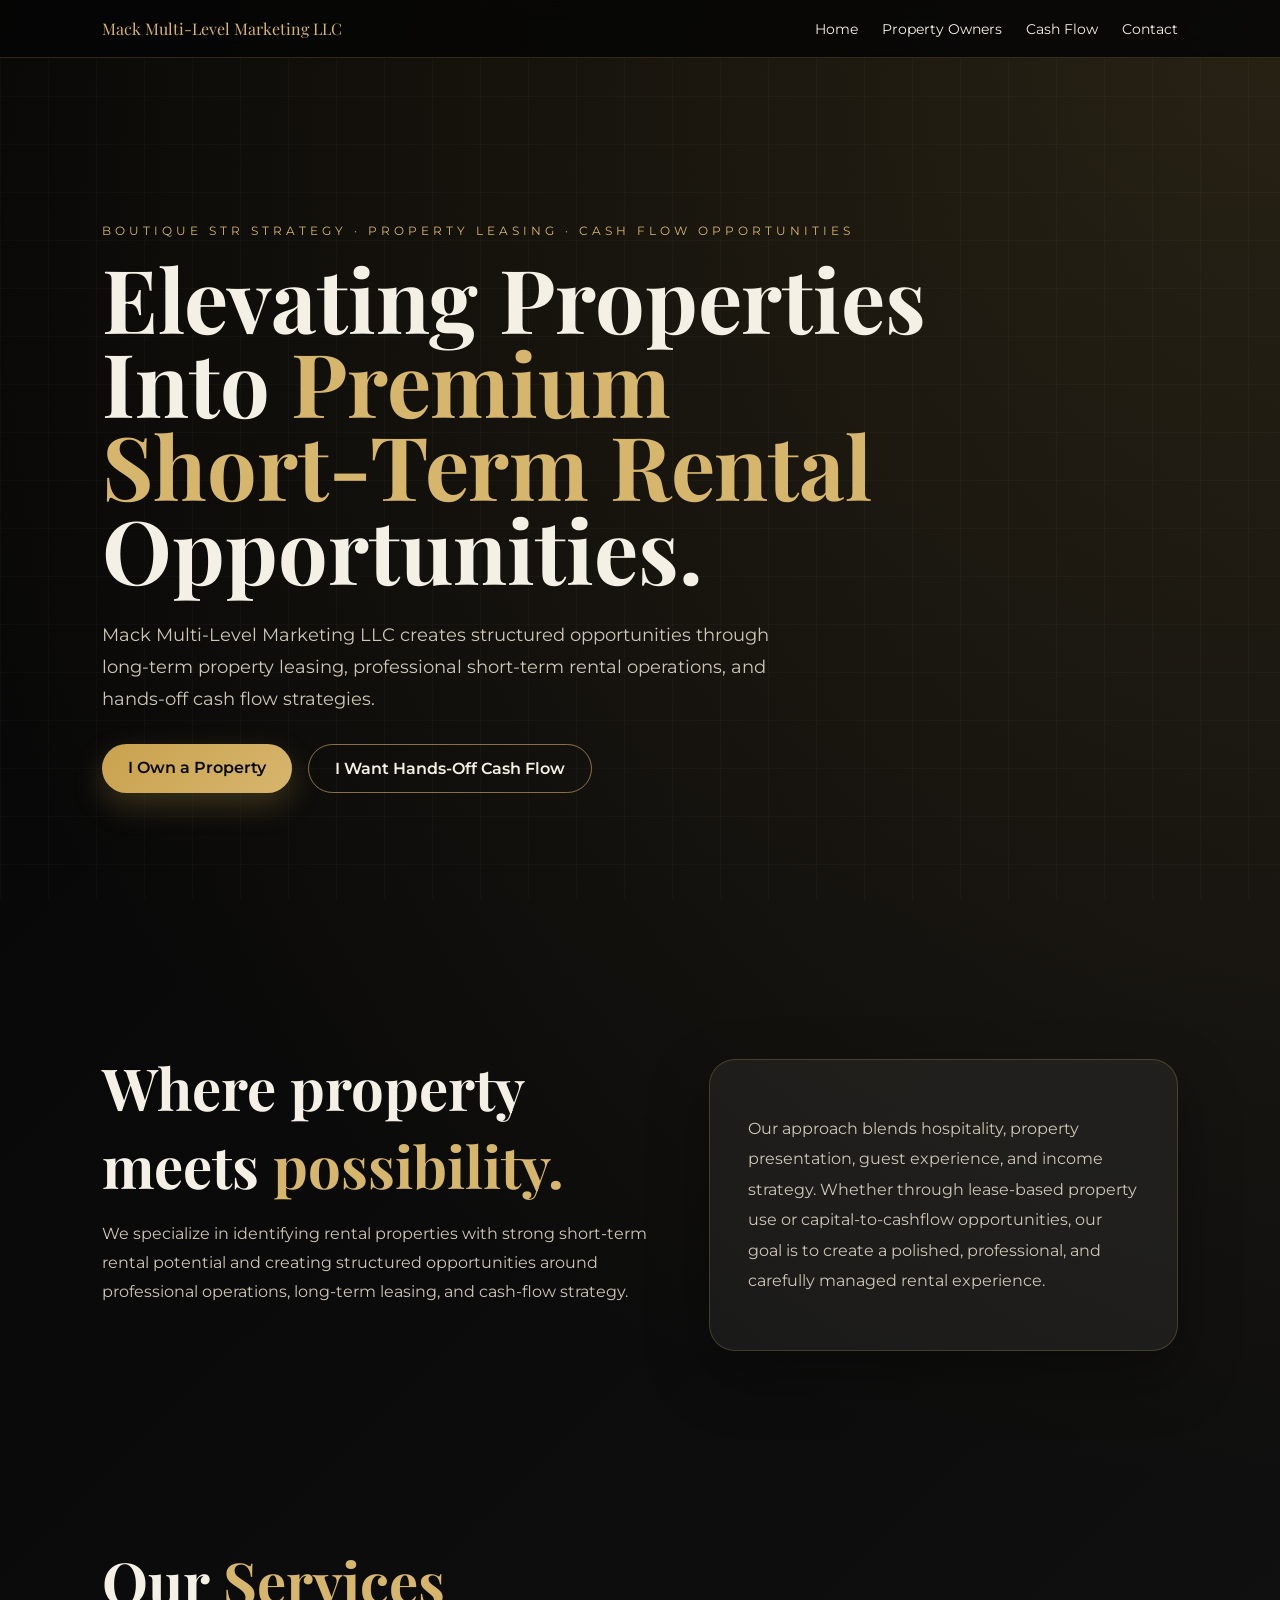
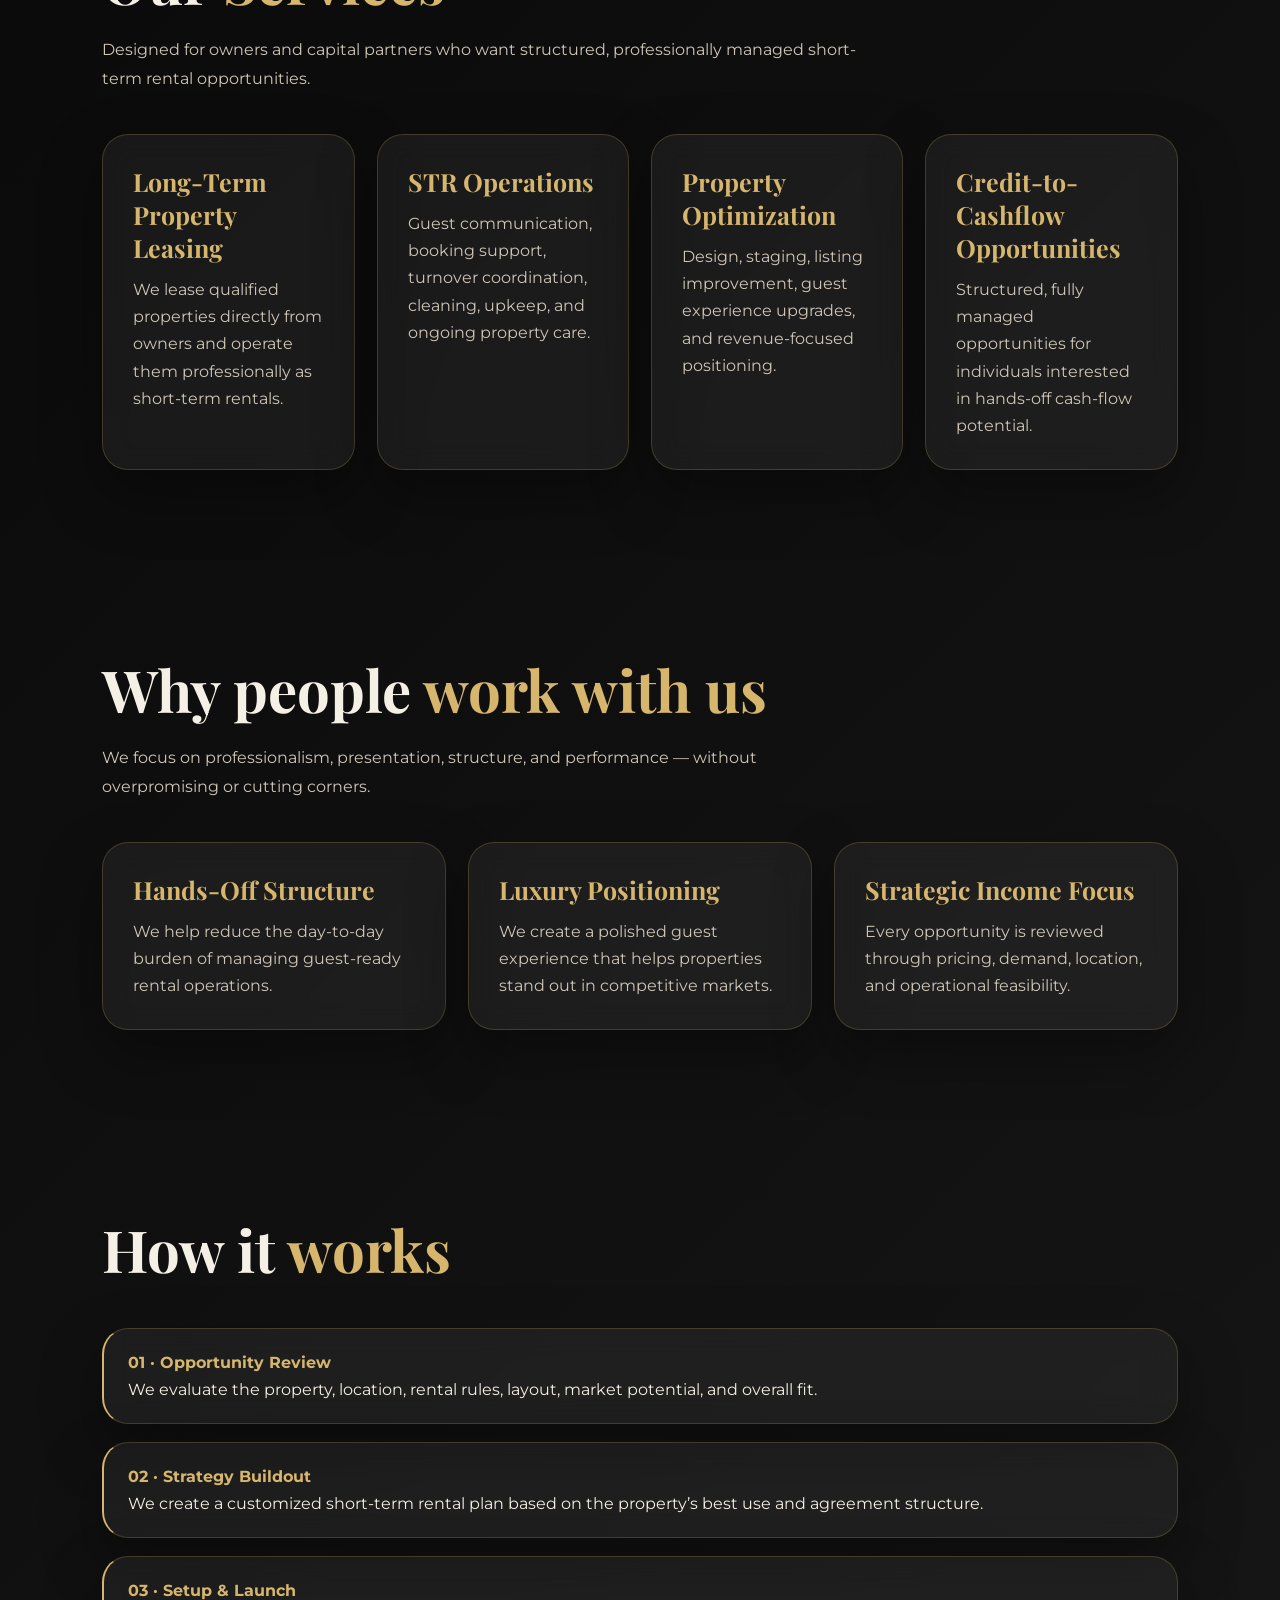
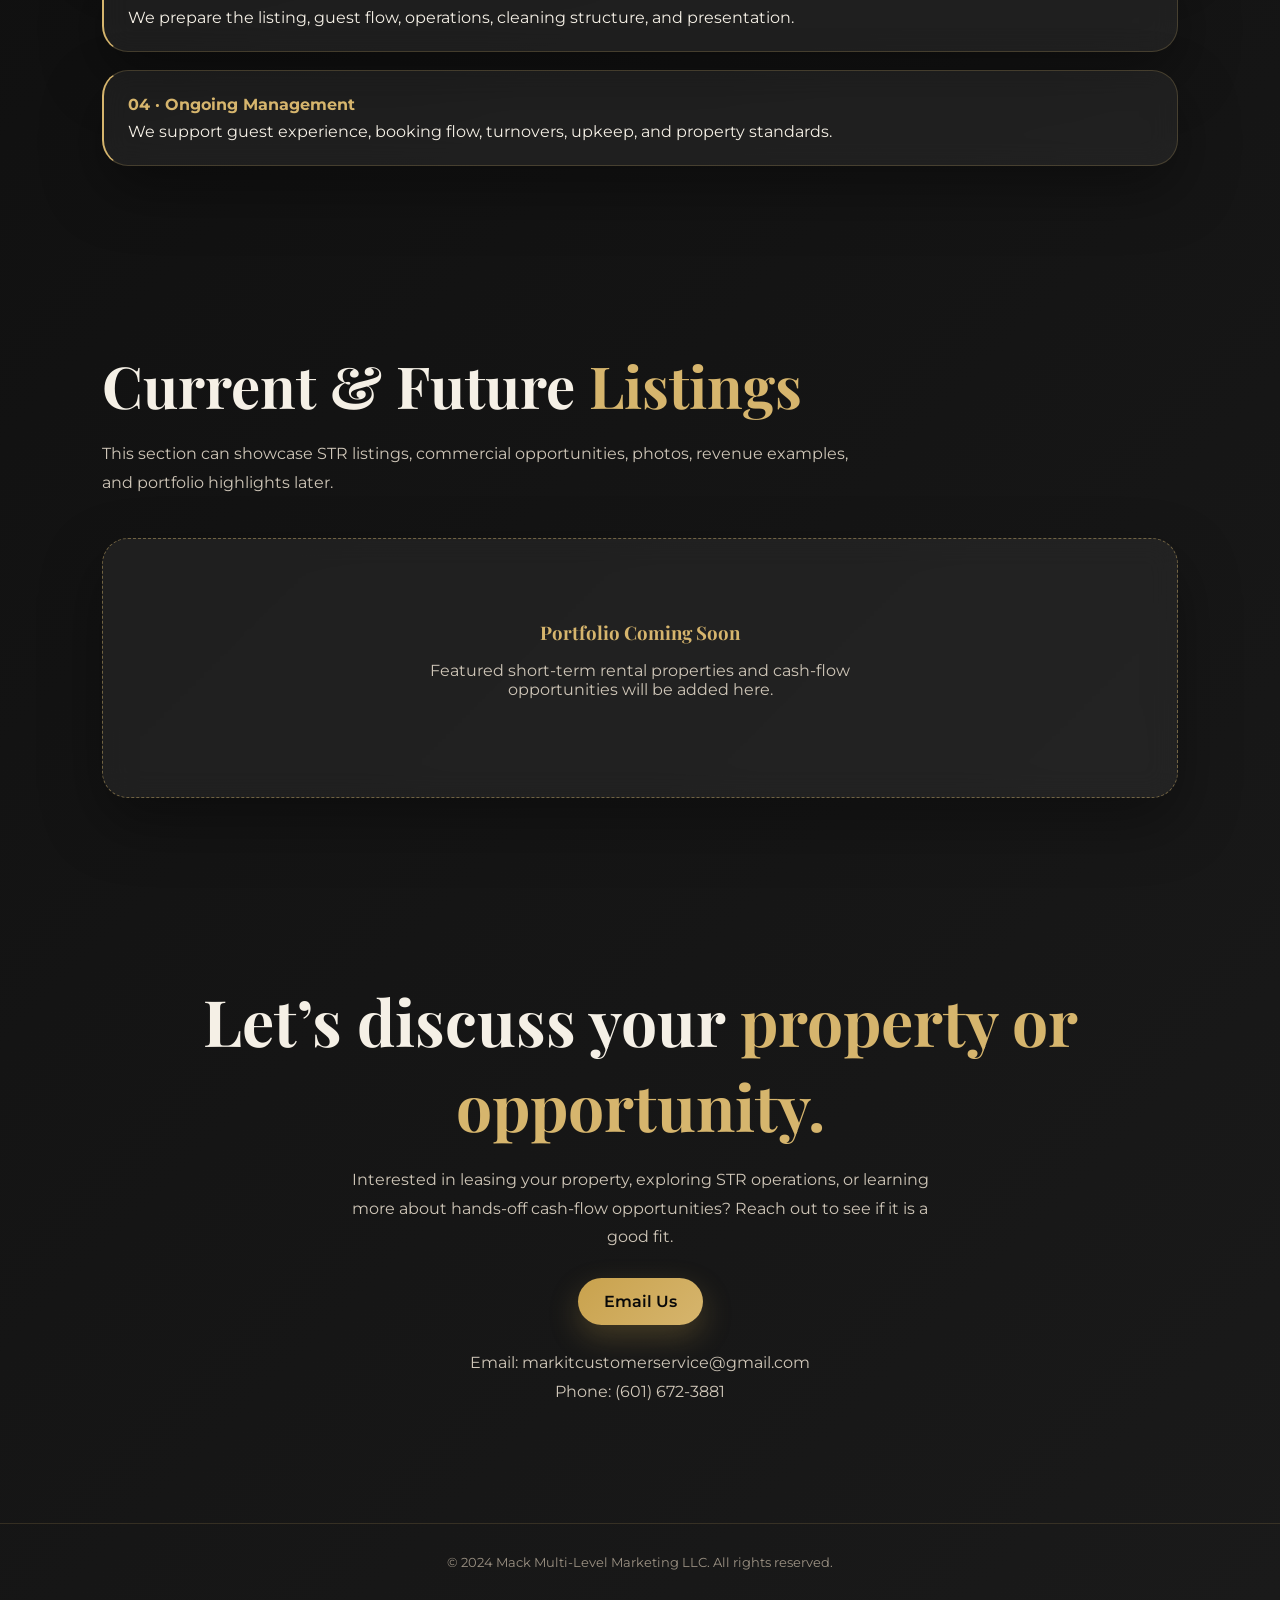
==== commit f985a331: "Update index.html" ====
--- a/index.html
+++ b/index.html
@@ -31,6 +31,37 @@
         linear-gradient(135deg, #050505 0%, #111111 55%, #1a1a1a 100%);
       color: var(--ivory);
       overflow-x: hidden;
+    }
+
+    .nav {
+      display: flex;
+      justify-content: space-between;
+      align-items: center;
+      padding: 18px 8%;
+      position: sticky;
+      top: 0;
+      z-index: 1000;
+      background: rgba(5,5,5,0.85);
+      backdrop-filter: blur(10px);
+      border-bottom: 1px solid rgba(214,181,109,0.2);
+    }
+
+    .logo {
+      font-family: 'Playfair Display', serif;
+      color: var(--champagne);
+      font-size: 16px;
+    }
+
+    .links a {
+      margin-left: 20px;
+      text-decoration: none;
+      color: var(--ivory);
+      font-size: 14px;
+      transition: 0.3s;
+    }
+
+    .links a:hover {
+      color: var(--champagne);
     }
 
     body::before {
@@ -258,6 +289,22 @@
     }
 
     @media (max-width: 800px) {
+      .nav {
+        flex-direction: column;
+        gap: 12px;
+      }
+
+      .links {
+        display: flex;
+        flex-wrap: wrap;
+        justify-content: center;
+        gap: 12px;
+      }
+
+      .links a {
+        margin-left: 0;
+      }
+
       header {
         padding: 30px 6%;
       }
@@ -283,16 +330,26 @@
 
 <body>
 
+  <div class="nav">
+    <div class="logo">Mack Multi-Level Marketing LLC</div>
+    <div class="links">
+      <a href="index.html">Home</a>
+      <a href="owners.html">Property Owners</a>
+      <a href="investors.html">Cash Flow</a>
+      <a href="#contact">Contact</a>
+    </div>
+  </div>
+
   <header>
     <div class="hero">
-      <div class="eyebrow">Boutique STR Strategy · Owner Partnerships · Luxury Hospitality</div>
+      <div class="eyebrow">Boutique STR Strategy · Property Leasing · Cash Flow Opportunities</div>
       <h1>Elevating Properties Into <span>Premium Short-Term Rental</span> Opportunities.</h1>
       <p>
-        Mack Multi-Level Marketing LLC helps property owners, landlords, and investors maximize rental potential through short-term rental management, rental arbitrage partnerships, and luxury property optimization.
+        Mack Multi-Level Marketing LLC creates structured opportunities through long-term property leasing, professional short-term rental operations, and hands-off cash flow strategies.
       </p>
       <div class="buttons">
-        <a href="#contact" class="btn btn-primary">Partner With Us</a>
-        <a href="#services" class="btn btn-secondary">Explore Services</a>
+        <a href="owners.html" class="btn btn-primary">I Own a Property</a>
+        <a href="investors.html" class="btn btn-secondary">I Want Hands-Off Cash Flow</a>
       </div>
     </div>
   </header>
@@ -302,13 +359,13 @@
       <div class="section-title">
         <h2>Where property meets <span>possibility.</span></h2>
         <p>
-          We specialize in identifying rental properties with strong short-term rental potential and creating a strategy that benefits both owners and guests.
+          We specialize in identifying rental properties with strong short-term rental potential and creating structured opportunities around professional operations, long-term leasing, and cash-flow strategy.
         </p>
       </div>
 
       <div class="feature-box glass">
         <p>
-          Our approach blends hospitality, property presentation, guest experience, and income strategy. Whether through management, arbitrage, or optimization, our goal is to create a polished, professional, and profitable rental experience.
+          Our approach blends hospitality, property presentation, guest experience, and income strategy. Whether through lease-based property use or capital-to-cashflow opportunities, our goal is to create a polished, professional, and carefully managed rental experience.
         </p>
       </div>
     </div>
@@ -317,18 +374,18 @@
   <section id="services">
     <div class="section-title">
       <h2>Our <span>Services</span></h2>
-      <p>Designed for owners who want a more strategic, hands-off way to position their rental properties.</p>
+      <p>Designed for owners and capital partners who want structured, professionally managed short-term rental opportunities.</p>
     </div>
 
     <div class="grid">
       <div class="card glass">
-        <h3>STR Management</h3>
-        <p>Guest communication, booking support, turnover coordination, pricing strategy, and ongoing property care.</p>
-      </div>
-
-      <div class="card glass">
-        <h3>Rental Arbitrage</h3>
-        <p>We lease qualified properties and operate them as short-term rentals with a professional hospitality strategy.</p>
+        <h3>Long-Term Property Leasing</h3>
+        <p>We lease qualified properties directly from owners and operate them professionally as short-term rentals.</p>
+      </div>
+
+      <div class="card glass">
+        <h3>STR Operations</h3>
+        <p>Guest communication, booking support, turnover coordination, cleaning, upkeep, and ongoing property care.</p>
       </div>
 
       <div class="card glass">
@@ -337,32 +394,32 @@
       </div>
 
       <div class="card glass">
-        <h3>Owner Partnerships</h3>
-        <p>Customized partnership structures built around the property, location, owner goals, and income potential.</p>
+        <h3>Credit-to-Cashflow Opportunities</h3>
+        <p>Structured, fully managed opportunities for individuals interested in hands-off cash-flow potential.</p>
       </div>
     </div>
   </section>
 
   <section>
     <div class="section-title">
-      <h2>Why owners <span>work with us</span></h2>
-      <p>We focus on professionalism, presentation, and performance — without overpromising or cutting corners.</p>
+      <h2>Why people <span>work with us</span></h2>
+      <p>We focus on professionalism, presentation, structure, and performance — without overpromising or cutting corners.</p>
     </div>
 
     <div class="grid">
       <div class="card glass">
-        <h3>Hands-Off Support</h3>
+        <h3>Hands-Off Structure</h3>
         <p>We help reduce the day-to-day burden of managing guest-ready rental operations.</p>
       </div>
 
       <div class="card glass">
         <h3>Luxury Positioning</h3>
-        <p>We create a polished guest experience that helps the property stand out in competitive markets.</p>
+        <p>We create a polished guest experience that helps properties stand out in competitive markets.</p>
       </div>
 
       <div class="card glass">
         <h3>Strategic Income Focus</h3>
-        <p>Every property is reviewed through the lens of pricing, demand, location, and operational feasibility.</p>
+        <p>Every opportunity is reviewed through pricing, demand, location, and operational feasibility.</p>
       </div>
     </div>
   </section>
@@ -374,23 +431,23 @@
 
     <div class="timeline">
       <div class="step glass">
-        <strong>01 · Property Review</strong>
-        We evaluate the property, location, rental rules, layout, and market potential.
+        <strong>01 · Opportunity Review</strong>
+        We evaluate the property, location, rental rules, layout, market potential, and overall fit.
       </div>
 
       <div class="step glass">
         <strong>02 · Strategy Buildout</strong>
-        We create a customized short-term rental plan based on the property’s best use.
+        We create a customized short-term rental plan based on the property’s best use and agreement structure.
       </div>
 
       <div class="step glass">
         <strong>03 · Setup & Launch</strong>
-        We prepare the listing, guest flow, operations, and presentation.
+        We prepare the listing, guest flow, operations, cleaning structure, and presentation.
       </div>
 
       <div class="step glass">
         <strong>04 · Ongoing Management</strong>
-        We support the guest experience, booking flow, turnovers, and property standards.
+        We support guest experience, booking flow, turnovers, upkeep, and property standards.
       </div>
     </div>
   </section>
@@ -398,29 +455,29 @@
   <section>
     <div class="section-title">
       <h2>Current & Future <span>Listings</span></h2>
-      <p>This section can showcase your STR listings, commercial opportunities, photos, revenue examples, and portfolio highlights later.</p>
+      <p>This section can showcase STR listings, commercial opportunities, photos, revenue examples, and portfolio highlights later.</p>
     </div>
 
     <div class="portfolio glass">
       <div>
         <h3 style="color: var(--champagne); font-family: 'Playfair Display', serif;">Portfolio Coming Soon</h3>
         <p style="color: var(--muted); max-width: 520px;">
-          Featured short-term rental properties and partnership opportunities will be added here.
+          Featured short-term rental properties and cash-flow opportunities will be added here.
         </p>
       </div>
     </div>
   </section>
 
   <section class="contact" id="contact">
-    <h2>Let’s discuss your <span style="color: var(--champagne);">property.</span></h2>
+    <h2>Let’s discuss your <span style="color: var(--champagne);">property or opportunity.</span></h2>
     <p>
-      Interested in short-term rental management, rental arbitrage, or a partnership? Reach out to see if your property is a good fit.
+      Interested in leasing your property, exploring STR operations, or learning more about hands-off cash-flow opportunities? Reach out to see if it is a good fit.
     </p>
 
-    <a href="mailto:your@email.com" class="btn btn-primary">Email Us</a>
+    <a href="mailto:markitcustomerservice@gmail.com" class="btn btn-primary">Email Us</a>
 
     <p style="margin-top: 24px;">
-      Email: markitcustomerservice@gmail.com@.com<br>
+      Email: markitcustomerservice@gmail.com<br>
       Phone: (601) 672-3881
     </p>
   </section>
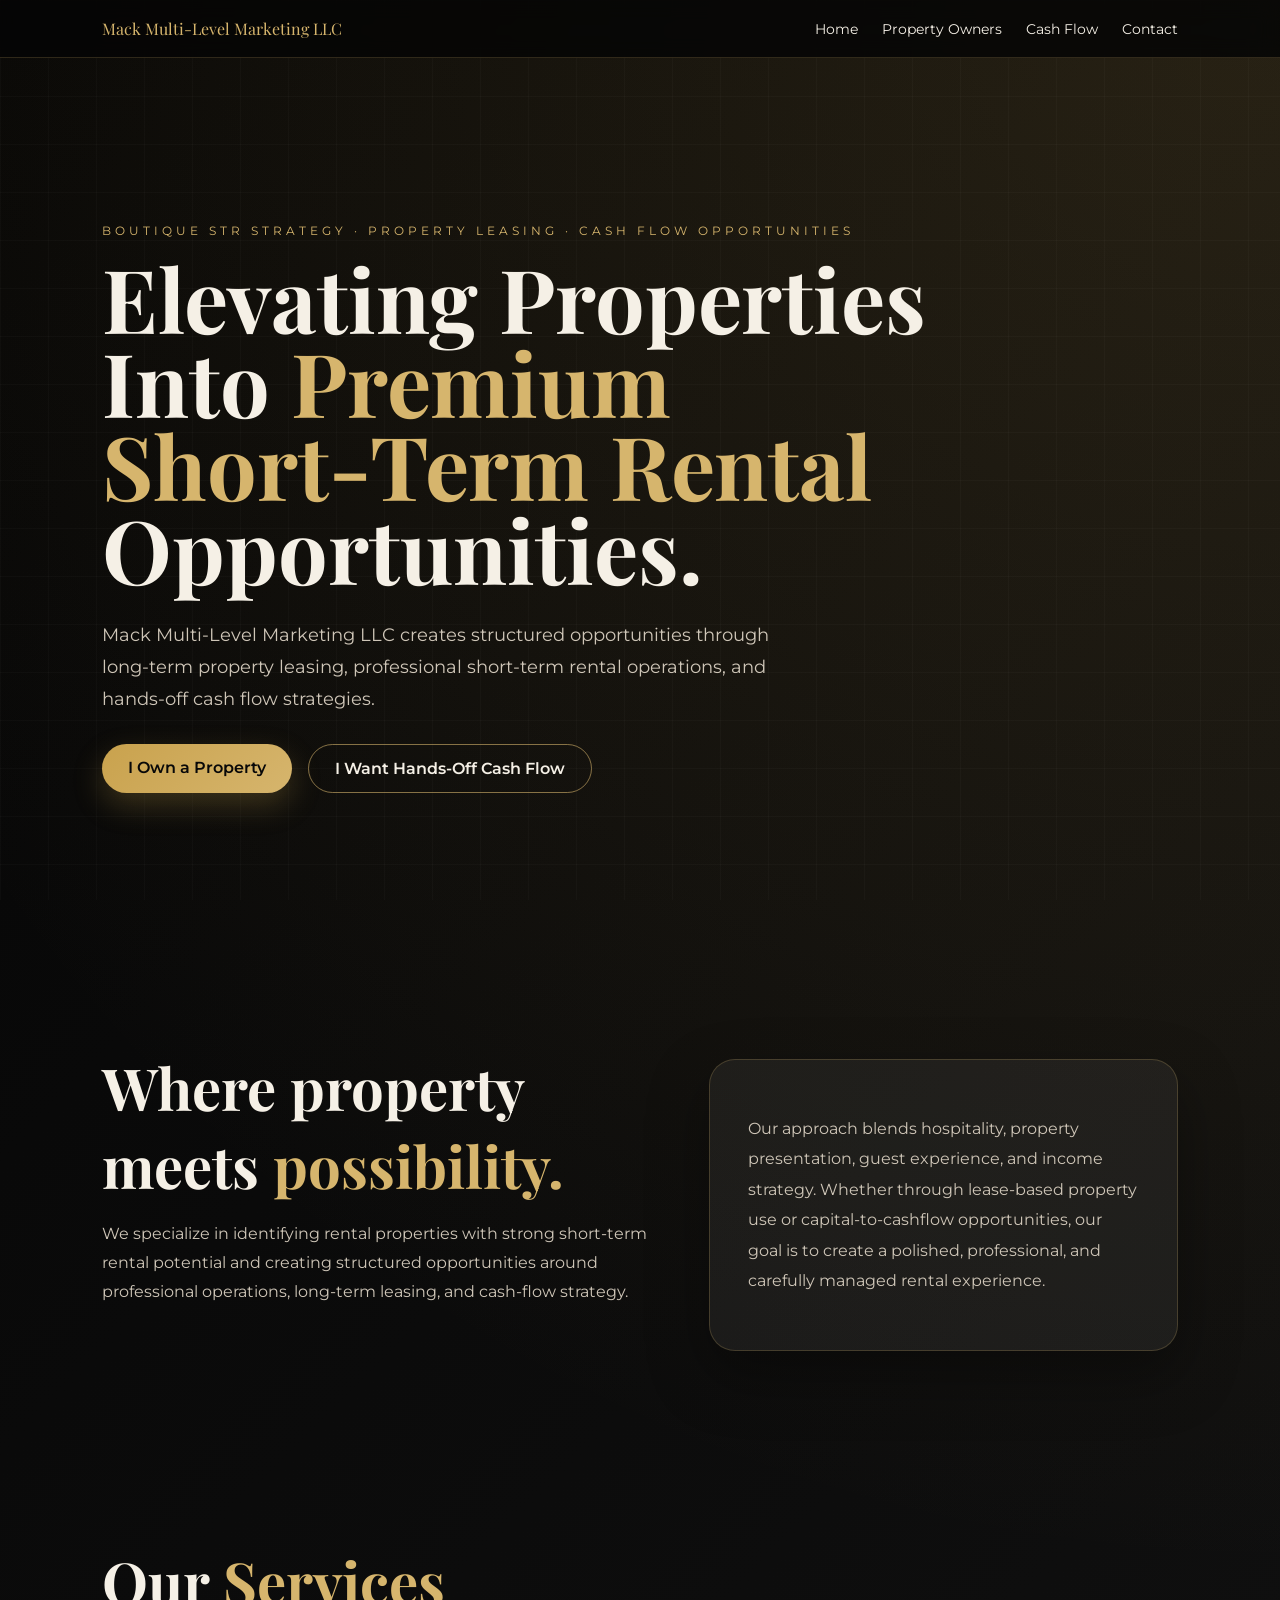
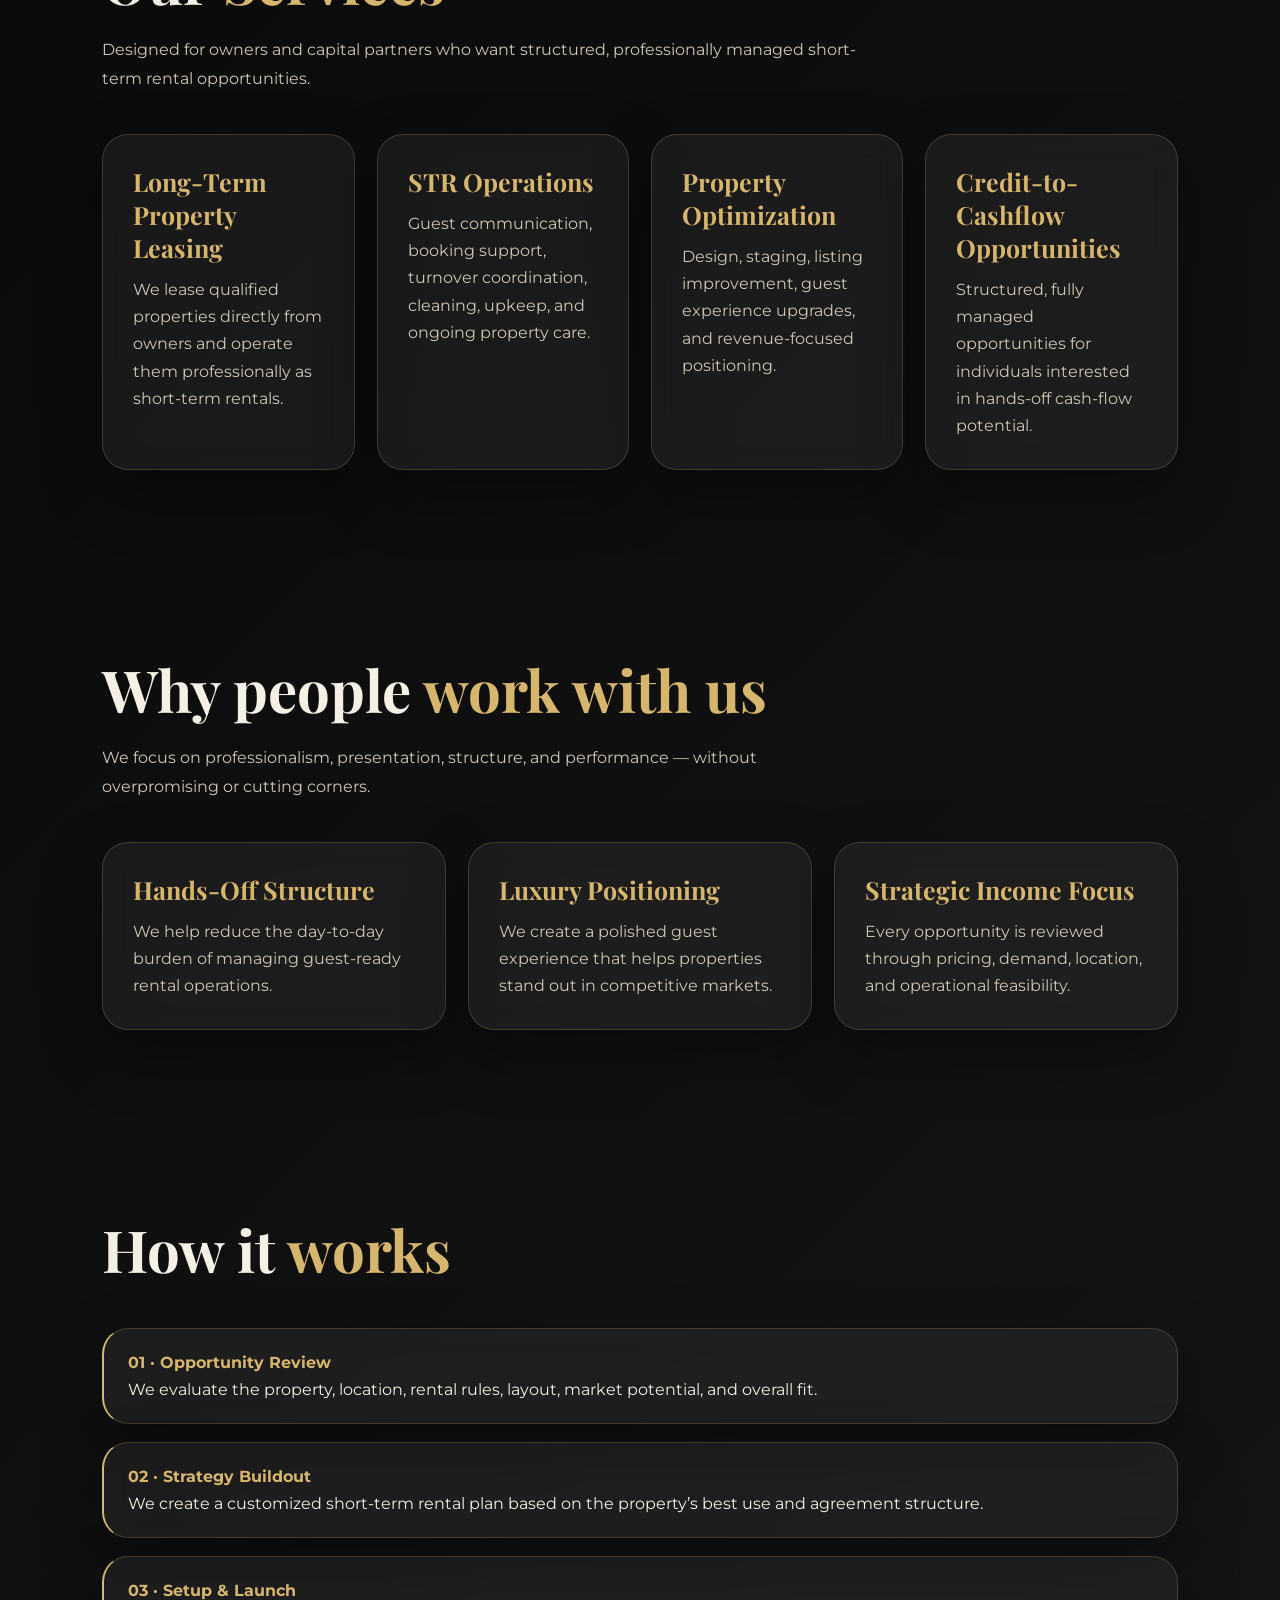
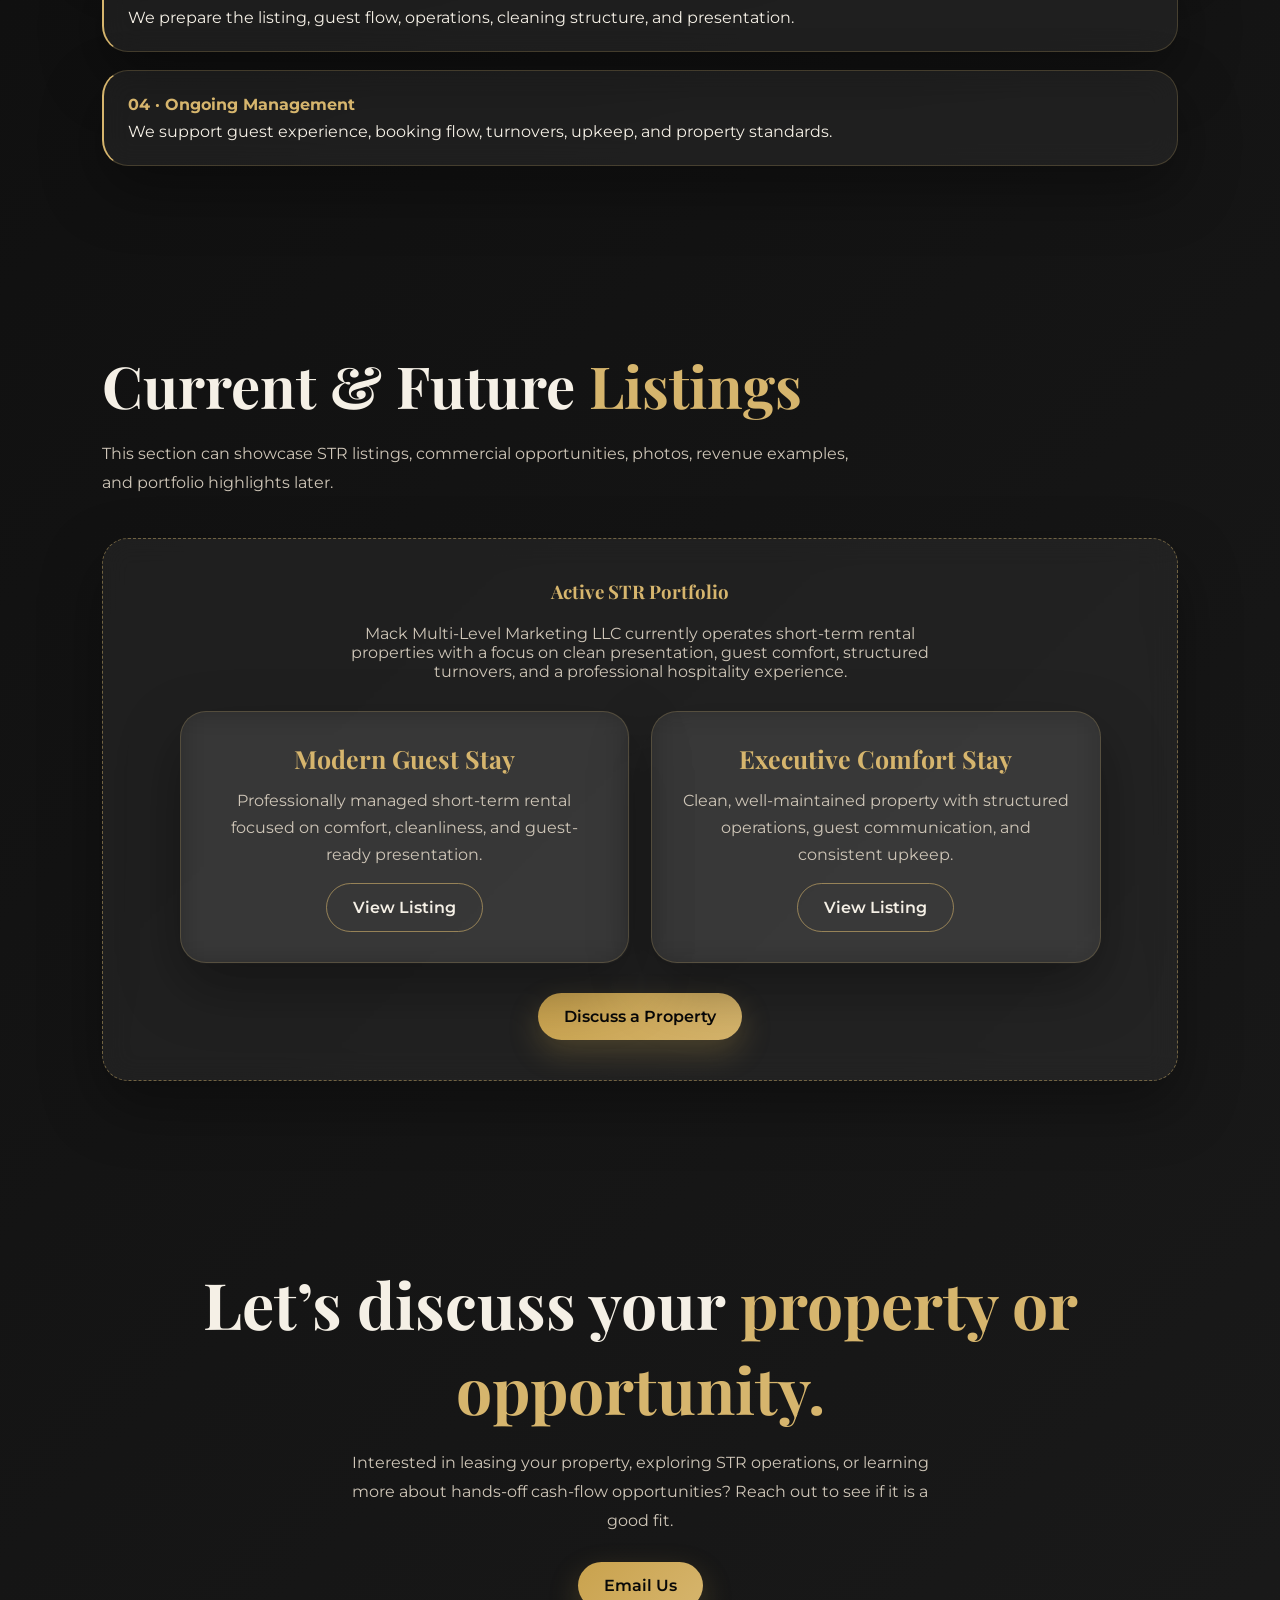
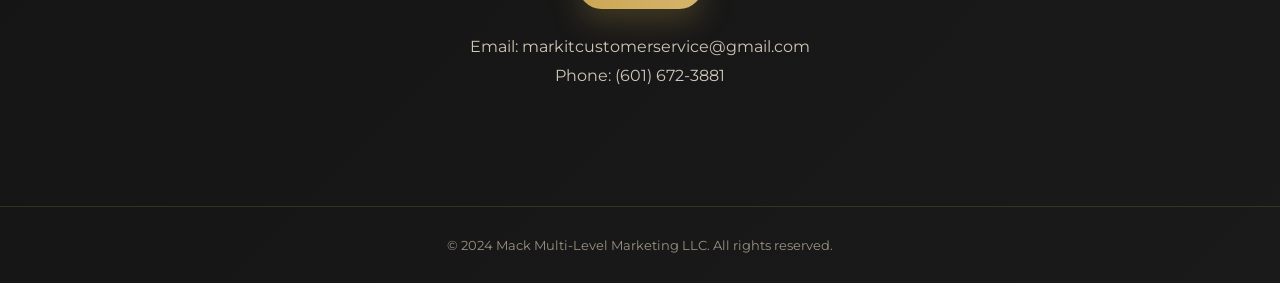
==== commit f8d5dc5b: "Update index.html" ====
--- a/index.html
+++ b/index.html
@@ -459,13 +459,53 @@
     </div>
 
     <div class="portfolio glass">
-      <div>
-        <h3 style="color: var(--champagne); font-family: 'Playfair Display', serif;">Portfolio Coming Soon</h3>
-        <p style="color: var(--muted); max-width: 520px;">
-          Featured short-term rental properties and cash-flow opportunities will be added here.
+  <div>
+    <h3 style="color: var(--champagne); font-family: 'Playfair Display', serif;">
+      Active STR Portfolio
+    </h3>
+
+    <p style="color: var(--muted); max-width: 620px; margin: 20px auto;">
+      Mack Multi-Level Marketing LLC currently operates short-term rental properties with a focus on clean presentation, guest comfort, structured turnovers, and a professional hospitality experience.
+    </p>
+
+    <div class="grid" style="margin-top:30px;">
+
+      <div class="card glass">
+        <h3>Modern Guest Stay</h3>
+        <p>
+          Professionally managed short-term rental focused on comfort, cleanliness, and guest-ready presentation.
         </p>
-      </div>
-    </div>
+
+        <a href="https://www.airbnb.com/rooms/1574201056995861720" 
+           target="_blank" 
+           class="btn btn-secondary" 
+           style="margin-top:15px;">
+          View Listing
+        </a>
+      </div>
+
+      <div class="card glass">
+        <h3>Executive Comfort Stay</h3>
+        <p>
+          Clean, well-maintained property with structured operations, guest communication, and consistent upkeep.
+        </p>
+
+        <a href="https://www.airbnb.com/rooms/1610354694358058902" 
+           target="_blank" 
+           class="btn btn-secondary" 
+           style="margin-top:15px;">
+          View Listing
+        </a>
+      </div>
+
+    </div>
+
+    <a href="#contact" class="btn btn-primary" style="margin-top:30px;">
+      Discuss a Property
+    </a>
+
+  </div>
+</div>
   </section>
 
   <section class="contact" id="contact">
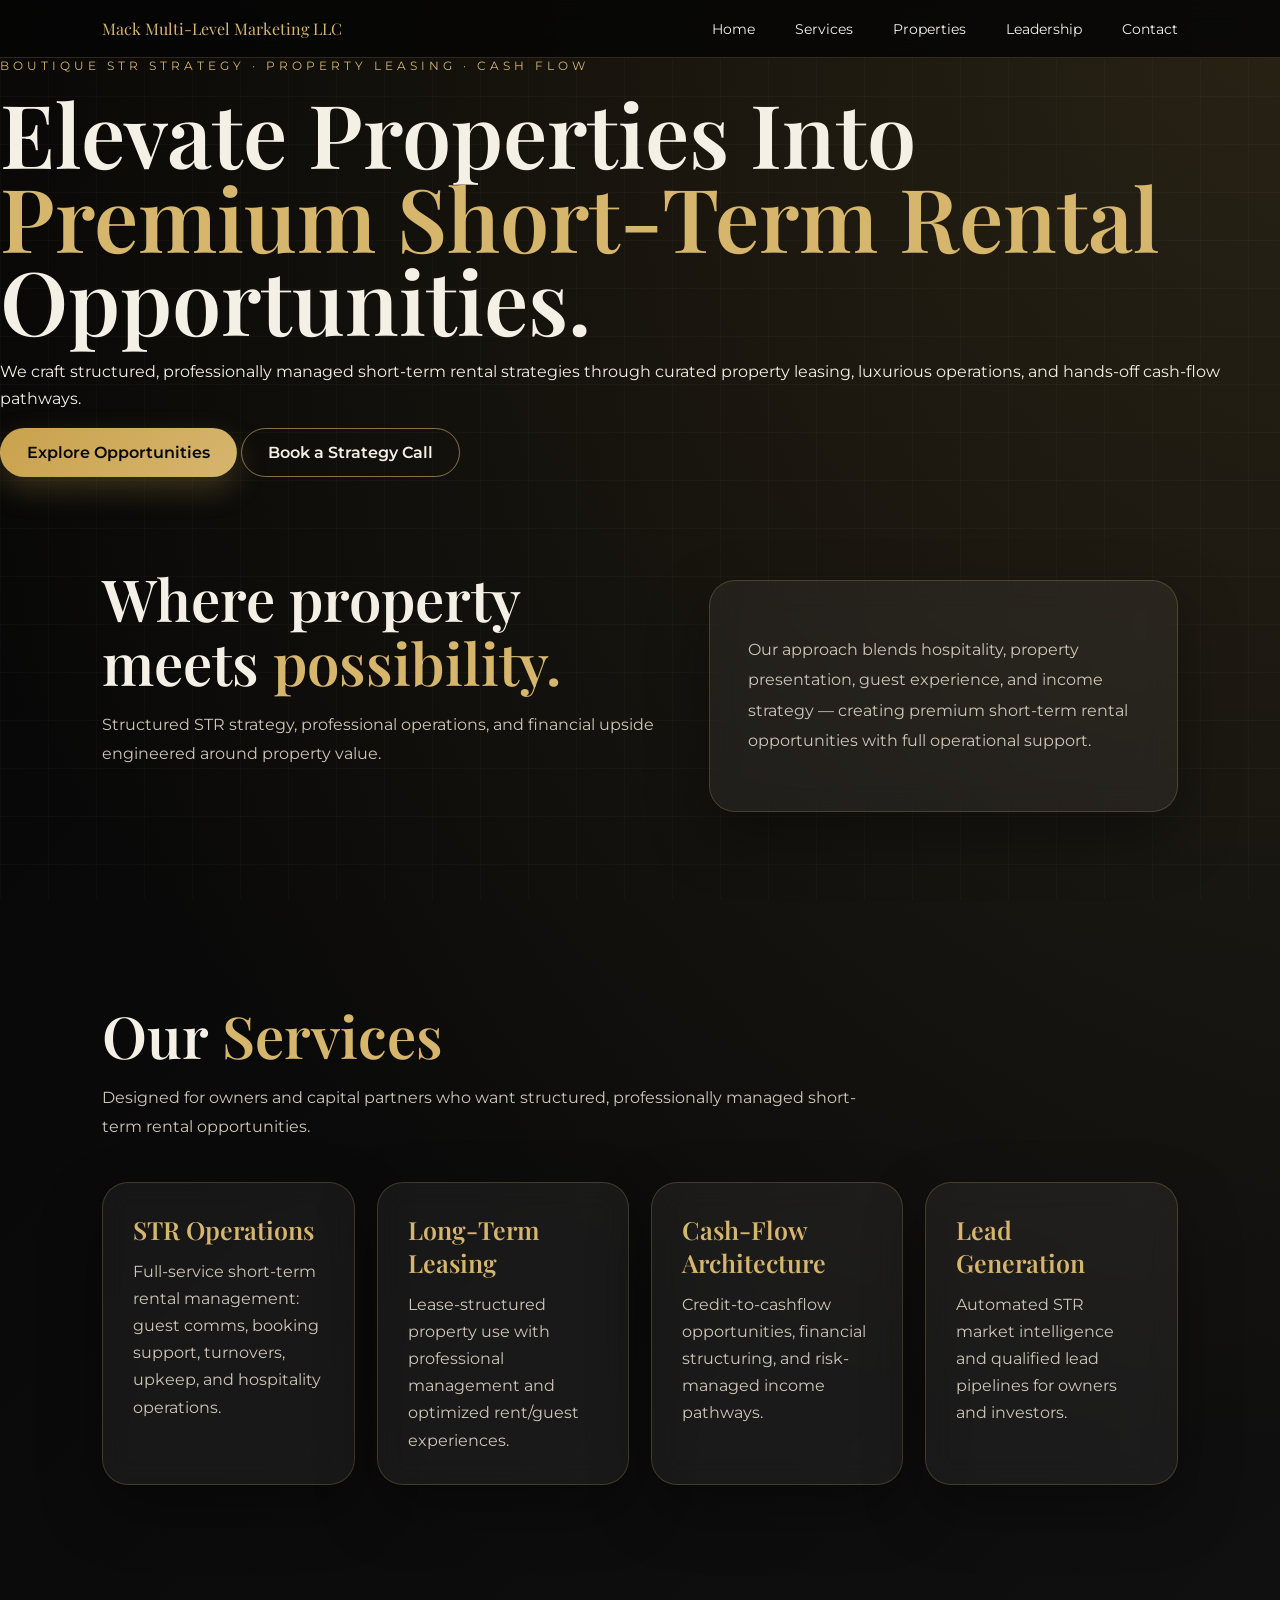
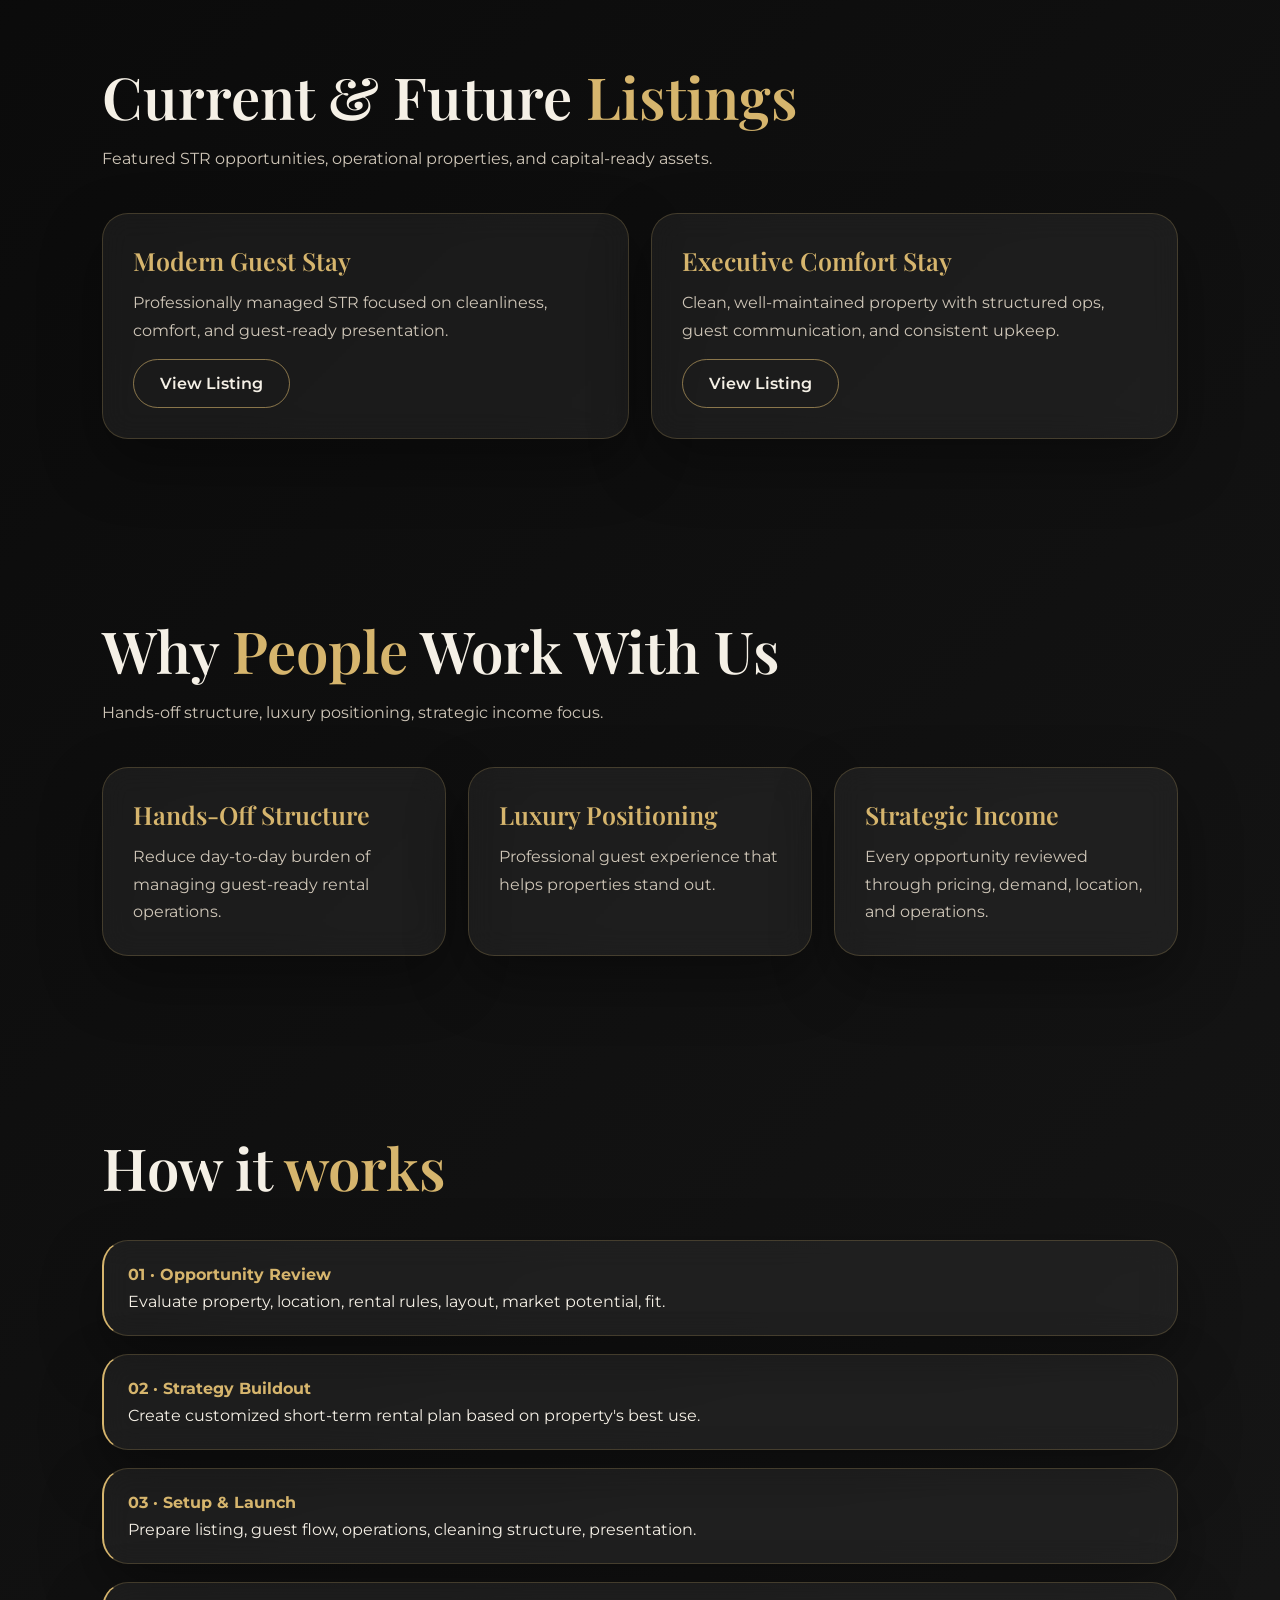
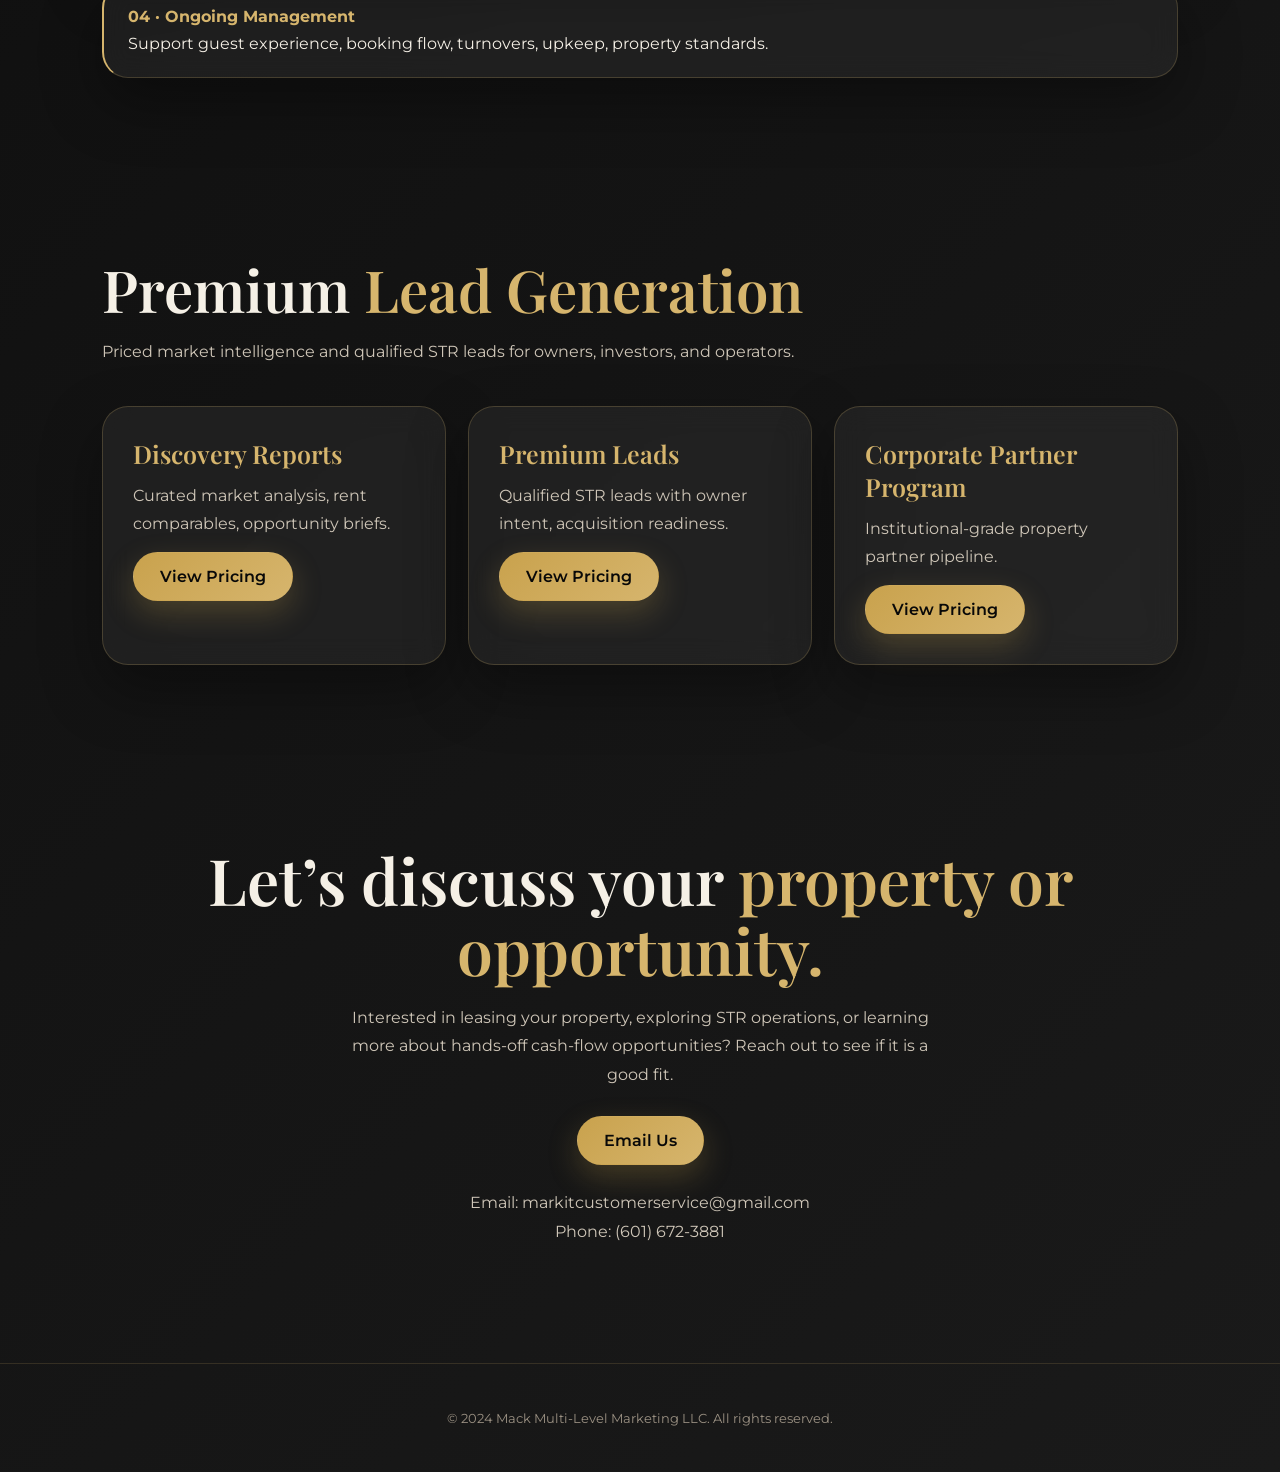
==== commit 480022b9: "Restructure: move marketing site to root for GitHub Pages deployment" ====
--- a/index.html
+++ b/index.html
@@ -3,527 +3,167 @@
 <head>
   <meta charset="UTF-8" />
   <meta name="viewport" content="width=device-width, initial-scale=1.0" />
-  <title>Mack Multi-Level Marketing LLC</title>
-
-  <link href="https://fonts.googleapis.com/css2?family=Montserrat:wght@300;400;500;600&family=Playfair+Display:wght@500;600;700&display=swap" rel="stylesheet">
-
-  <style>
-    :root {
-      --black: #050505;
-      --charcoal: #111111;
-      --soft-black: #1a1a1a;
-      --ivory: #f5f0e6;
-      --muted: #cfc6b8;
-      --gold: #c9a24d;
-      --champagne: #d6b56d;
-    }
-
-    * {
-      box-sizing: border-box;
-      scroll-behavior: smooth;
-    }
-
-    body {
-      margin: 0;
-      font-family: 'Montserrat', sans-serif;
-      background:
-        radial-gradient(circle at top right, rgba(201,162,77,0.16), transparent 30%),
-        linear-gradient(135deg, #050505 0%, #111111 55%, #1a1a1a 100%);
-      color: var(--ivory);
-      overflow-x: hidden;
-    }
-
-    .nav {
-      display: flex;
-      justify-content: space-between;
-      align-items: center;
-      padding: 18px 8%;
-      position: sticky;
-      top: 0;
-      z-index: 1000;
-      background: rgba(5,5,5,0.85);
-      backdrop-filter: blur(10px);
-      border-bottom: 1px solid rgba(214,181,109,0.2);
-    }
-
-    .logo {
-      font-family: 'Playfair Display', serif;
-      color: var(--champagne);
-      font-size: 16px;
-    }
-
-    .links a {
-      margin-left: 20px;
-      text-decoration: none;
-      color: var(--ivory);
-      font-size: 14px;
-      transition: 0.3s;
-    }
-
-    .links a:hover {
-      color: var(--champagne);
-    }
-
-    body::before {
-      content: "";
-      position: fixed;
-      inset: 0;
-      background-image:
-        linear-gradient(rgba(255,255,255,0.025) 1px, transparent 1px),
-        linear-gradient(90deg, rgba(255,255,255,0.025) 1px, transparent 1px);
-      background-size: 48px 48px;
-      pointer-events: none;
-      z-index: -1;
-    }
-
-    header {
-      min-height: 100vh;
-      display: flex;
-      align-items: center;
-      padding: 40px 8%;
-      position: relative;
-    }
-
-    .hero {
-      max-width: 850px;
-      animation: fadeUp 1.2s ease forwards;
-    }
-
-    .eyebrow {
-      color: var(--champagne);
-      letter-spacing: 4px;
-      text-transform: uppercase;
-      font-size: 12px;
-      margin-bottom: 18px;
-    }
-
-    h1, h2, h3 {
-      font-family: 'Playfair Display', serif;
-      margin: 0;
-    }
-
-    h1 {
-      font-size: clamp(42px, 8vw, 88px);
-      line-height: 0.95;
-      color: var(--ivory);
-    }
-
-    h1 span, h2 span {
-      color: var(--champagne);
-    }
-
-    .hero p {
-      max-width: 680px;
-      font-size: 18px;
-      line-height: 1.8;
-      color: var(--muted);
-      margin: 28px 0;
-    }
-
-    .buttons {
-      display: flex;
-      gap: 16px;
-      flex-wrap: wrap;
-    }
-
-    .btn {
-      display: inline-block;
-      padding: 14px 26px;
-      border-radius: 999px;
-      text-decoration: none;
-      font-weight: 600;
-      transition: all 0.3s ease;
-    }
-
-    .btn-primary {
-      background: linear-gradient(135deg, var(--gold), var(--champagne));
-      color: #080808;
-      box-shadow: 0 12px 30px rgba(201,162,77,0.25);
-    }
-
-    .btn-secondary {
-      border: 1px solid rgba(214,181,109,0.6);
-      color: var(--ivory);
-    }
-
-    .btn:hover {
-      transform: translateY(-3px);
-    }
-
-    section {
-      padding: 90px 8%;
-    }
-
-    .section-title {
-      max-width: 760px;
-      margin-bottom: 40px;
-    }
-
-    .section-title h2 {
-      font-size: clamp(34px, 5vw, 58px);
-      margin-bottom: 14px;
-    }
-
-    .section-title p {
-      color: var(--muted);
-      line-height: 1.8;
-      font-size: 16px;
-    }
-
-    .glass {
-      background: rgba(255,255,255,0.055);
-      border: 1px solid rgba(214,181,109,0.22);
-      backdrop-filter: blur(14px);
-      border-radius: 26px;
-      box-shadow: 0 24px 60px rgba(0,0,0,0.35);
-    }
-
-    .grid {
-      display: grid;
-      grid-template-columns: repeat(auto-fit, minmax(240px, 1fr));
-      gap: 22px;
-    }
-
-    .card {
-      padding: 30px;
-      transition: 0.35s ease;
-    }
-
-    .card:hover {
-      transform: translateY(-8px);
-      border-color: rgba(214,181,109,0.55);
-    }
-
-    .card h3 {
-      color: var(--champagne);
-      font-size: 25px;
-      margin-bottom: 12px;
-    }
-
-    .card p {
-      color: var(--muted);
-      line-height: 1.7;
-      margin: 0;
-    }
-
-    .split {
-      display: grid;
-      grid-template-columns: 1.1fr 0.9fr;
-      gap: 34px;
-      align-items: center;
-    }
-
-    .feature-box {
-      padding: 38px;
-    }
-
-    .feature-box p {
-      color: var(--muted);
-      line-height: 1.9;
-    }
-
-    .timeline {
-      display: grid;
-      gap: 18px;
-    }
-
-    .step {
-      padding: 24px;
-      border-left: 2px solid var(--champagne);
-    }
-
-    .step strong {
-      color: var(--champagne);
-      display: block;
-      margin-bottom: 8px;
-    }
-
-    .portfolio {
-      min-height: 260px;
-      display: flex;
-      align-items: center;
-      justify-content: center;
-      text-align: center;
-      padding: 40px;
-      border: 1px dashed rgba(214,181,109,0.45);
-    }
-
-    .contact {
-      text-align: center;
-      padding: 90px 8%;
-    }
-
-    .contact h2 {
-      font-size: clamp(36px, 6vw, 64px);
-      margin-bottom: 18px;
-    }
-
-    .contact p {
-      color: var(--muted);
-      max-width: 620px;
-      margin: 0 auto 26px;
-      line-height: 1.8;
-    }
-
-    footer {
-      text-align: center;
-      padding: 30px;
-      color: #9b9183;
-      font-size: 13px;
-      border-top: 1px solid rgba(214,181,109,0.16);
-    }
-
-    @keyframes fadeUp {
-      from {
-        opacity: 0;
-        transform: translateY(35px);
-      }
-      to {
-        opacity: 1;
-        transform: translateY(0);
-      }
-    }
-
-    .reveal {
-      animation: fadeUp 1s ease both;
-    }
-
-    @media (max-width: 800px) {
-      .nav {
-        flex-direction: column;
-        gap: 12px;
-      }
-
-      .links {
-        display: flex;
-        flex-wrap: wrap;
-        justify-content: center;
-        gap: 12px;
-      }
-
-      .links a {
-        margin-left: 0;
-      }
-
-      header {
-        padding: 30px 6%;
-      }
-
-      section {
-        padding: 70px 6%;
-      }
-
-      .split {
-        grid-template-columns: 1fr;
-      }
-
-      .buttons {
-        flex-direction: column;
-      }
-
-      .btn {
-        text-align: center;
-      }
-    }
-  </style>
+  <title>Mack Multi-Level Marketing LLC — Premium STR Strategy &amp; Cash Flow</title>
+  <meta name="description" content="Boutique short-term rental strategy, property leasing, and cash-flow operations. Managed hospitality, furnished properties, and hands-off opportunities." />
+  <link rel="stylesheet" href="css/design-system.css" />
+  <link href="https://fonts.googleapis.com/css2?family=Montserrat:wght@300;400;500;600&family=Playfair+Display:wght@500;600;700&display=swap" rel="stylesheet" />
 </head>
-
 <body>
 
-  <div class="nav">
+  <!-- ================= NAVIGATION ================= -->
+  <nav class="nav">
     <div class="logo">Mack Multi-Level Marketing LLC</div>
-    <div class="links">
-      <a href="index.html">Home</a>
-      <a href="owners.html">Property Owners</a>
-      <a href="investors.html">Cash Flow</a>
+    <div class="nav-links">
+      <a href="#home">Home</a>
+      <a href="#services">Services</a>
+      <a href="#properties">Properties</a>
+      <a href="#leadership">Leadership</a>
       <a href="#contact">Contact</a>
     </div>
-  </div>
+  </nav>
 
-  <header>
+  <!-- ================= HERO ================= -->
+  <header id="home">
     <div class="hero">
-      <div class="eyebrow">Boutique STR Strategy · Property Leasing · Cash Flow Opportunities</div>
-      <h1>Elevating Properties Into <span>Premium Short-Term Rental</span> Opportunities.</h1>
+      <div class="eyebrow">Boutique STR Strategy · Property Leasing · Cash Flow</div>
+      <h1>Elevate Properties Into <span>Premium Short-Term Rental</span> Opportunities.</h1>
       <p>
-        Mack Multi-Level Marketing LLC creates structured opportunities through long-term property leasing, professional short-term rental operations, and hands-off cash flow strategies.
+        We craft structured, professionally managed short-term rental strategies through curated property leasing, luxurious operations, and hands-off cash-flow pathways.
       </p>
       <div class="buttons">
-        <a href="owners.html" class="btn btn-primary">I Own a Property</a>
-        <a href="investors.html" class="btn btn-secondary">I Want Hands-Off Cash Flow</a>
+        <a href="#properties" class="btn btn-primary">Explore Opportunities</a>
+        <a href="#contact" class="btn btn-secondary">Book a Strategy Call</a>
       </div>
     </div>
   </header>
 
-  <section class="reveal">
+  <!-- ================= VALUE PROPOSITION ================= -->
+  <section id="value">
     <div class="split">
       <div class="section-title">
         <h2>Where property meets <span>possibility.</span></h2>
-        <p>
-          We specialize in identifying rental properties with strong short-term rental potential and creating structured opportunities around professional operations, long-term leasing, and cash-flow strategy.
-        </p>
+        <p>Structured STR strategy, professional operations, and financial upside engineered around property value.</p>
       </div>
-
       <div class="feature-box glass">
         <p>
-          Our approach blends hospitality, property presentation, guest experience, and income strategy. Whether through lease-based property use or capital-to-cashflow opportunities, our goal is to create a polished, professional, and carefully managed rental experience.
+          Our approach blends hospitality, property presentation, guest experience, and income strategy — creating premium short-term rental opportunities with full operational support.
         </p>
       </div>
     </div>
   </section>
 
+  <!-- ================= SERVICES ================= -->
   <section id="services">
     <div class="section-title">
       <h2>Our <span>Services</span></h2>
       <p>Designed for owners and capital partners who want structured, professionally managed short-term rental opportunities.</p>
     </div>
-
     <div class="grid">
       <div class="card glass">
-        <h3>Long-Term Property Leasing</h3>
-        <p>We lease qualified properties directly from owners and operate them professionally as short-term rentals.</p>
+        <h3>STR Operations</h3>
+        <p>Full-service short-term rental management: guest comms, booking support, turnovers, upkeep, and hospitality operations.</p>
       </div>
-
       <div class="card glass">
-        <h3>STR Operations</h3>
-        <p>Guest communication, booking support, turnover coordination, cleaning, upkeep, and ongoing property care.</p>
+        <h3>Long-Term Leasing</h3>
+        <p>Lease-structured property use with professional management and optimized rent/guest experiences.</p>
       </div>
-
       <div class="card glass">
-        <h3>Property Optimization</h3>
-        <p>Design, staging, listing improvement, guest experience upgrades, and revenue-focused positioning.</p>
+        <h3>Cash-Flow Architecture</h3>
+        <p>Credit-to-cashflow opportunities, financial structuring, and risk-managed income pathways.</p>
       </div>
-
       <div class="card glass">
-        <h3>Credit-to-Cashflow Opportunities</h3>
-        <p>Structured, fully managed opportunities for individuals interested in hands-off cash-flow potential.</p>
+        <h3>Lead Generation</h3>
+        <p>Automated STR market intelligence and qualified lead pipelines for owners and investors.</p>
       </div>
     </div>
   </section>
 
-  <section>
+  <!-- ================= PROPERTIES ================= -->
+  <section id="properties">
     <div class="section-title">
-      <h2>Why people <span>work with us</span></h2>
-      <p>We focus on professionalism, presentation, structure, and performance — without overpromising or cutting corners.</p>
+      <h2>Current &amp; Future <span>Listings</span></h2>
+      <p>Featured STR opportunities, operational properties, and capital-ready assets.</p>
     </div>
 
     <div class="grid">
       <div class="card glass">
-        <h3>Hands-Off Structure</h3>
-        <p>We help reduce the day-to-day burden of managing guest-ready rental operations.</p>
+        <h3>Modern Guest Stay</h3>
+        <p>Professionally managed STR focused on cleanliness, comfort, and guest-ready presentation.</p>
+        <a href="https://www.airbnb.com/rooms/1574201056995861720" target="_blank" class="btn btn-secondary" style="margin-top:15px;">View Listing</a>
       </div>
-
       <div class="card glass">
-        <h3>Luxury Positioning</h3>
-        <p>We create a polished guest experience that helps properties stand out in competitive markets.</p>
-      </div>
-
-      <div class="card glass">
-        <h3>Strategic Income Focus</h3>
-        <p>Every opportunity is reviewed through pricing, demand, location, and operational feasibility.</p>
+        <h3>Executive Comfort Stay</h3>
+        <p>Clean, well-maintained property with structured ops, guest communication, and consistent upkeep.</p>
+        <a href="https://www.airbnb.com/rooms/1610354694358058902" target="_blank" class="btn btn-secondary" style="margin-top:15px;">View Listing</a>
       </div>
     </div>
   </section>
 
+  <!-- ================= LEADERSHIP ================= -->
+  <section id="leadership">
+    <div class="section-title">
+      <h2>Why <span>People</span> Work With Us</h2>
+      <p>Hands-off structure, luxury positioning, strategic income focus.</p>
+    </div>
+    <div class="grid">
+      <div class="card glass"><h3>Hands-Off Structure</h3><p>Reduce day-to-day burden of managing guest-ready rental operations.</p></div>
+      <div class="card glass"><h3>Luxury Positioning</h3><p>Professional guest experience that helps properties stand out.</p></div>
+      <div class="card glass"><h3>Strategic Income</h3><p>Every opportunity reviewed through pricing, demand, location, and operations.</p></div>
+    </div>
+  </section>
+
+  <!-- ================= HOW IT WORKS ================= -->
   <section>
     <div class="section-title">
       <h2>How it <span>works</span></h2>
     </div>
+    <div class="timeline">
+      <div class="step glass"><strong>01 · Opportunity Review</strong> Evaluate property, location, rental rules, layout, market potential, fit.</div>
+      <div class="step glass"><strong>02 · Strategy Buildout</strong> Create customized short-term rental plan based on property's best use.</div>
+      <div class="step glass"><strong>03 · Setup & Launch</strong> Prepare listing, guest flow, operations, cleaning structure, presentation.</div>
+      <div class="step glass"><strong>04 · Ongoing Management</strong> Support guest experience, booking flow, turnovers, upkeep, property standards.</div>
+    </div>
+  </section>
 
-    <div class="timeline">
-      <div class="step glass">
-        <strong>01 · Opportunity Review</strong>
-        We evaluate the property, location, rental rules, layout, market potential, and overall fit.
+  <!-- ================= LEAD GENERATOR ================= -->
+  <section id="leadership">
+    <div class="section-title">
+      <h2>Premium <span>Lead Generation</span></h2>
+      <p>Priced market intelligence and qualified STR leads for owners, investors, and operators.</p>
+    </div>
+    <div class="grid">
+      <div class="card glass">
+        <h3>Discovery Reports</h3>
+        <p>Curated market analysis, rent comparables, opportunity briefs.</p>
+        <a href="mailto:markitcustomerservice@gmail.com" class="btn btn-primary" style="margin-top:15px;">View Pricing</a>
       </div>
-
-      <div class="step glass">
-        <strong>02 · Strategy Buildout</strong>
-        We create a customized short-term rental plan based on the property’s best use and agreement structure.
+      <div class="card glass">
+        <h3>Premium Leads</h3>
+        <p>Qualified STR leads with owner intent, acquisition readiness.</p>
+        <a href="mailto:markitcustomerservice@gmail.com" class="btn btn-primary" style="margin-top:15px;">View Pricing</a>
       </div>
-
-      <div class="step glass">
-        <strong>03 · Setup & Launch</strong>
-        We prepare the listing, guest flow, operations, cleaning structure, and presentation.
-      </div>
-
-      <div class="step glass">
-        <strong>04 · Ongoing Management</strong>
-        We support guest experience, booking flow, turnovers, upkeep, and property standards.
+      <div class="card glass">
+        <h3>Corporate Partner Program</h3>
+        <p>Institutional-grade property partner pipeline.</p>
+        <a href="mailto:markitcustomerservice@gmail.com" class="btn btn-primary" style="margin-top:15px;">View Pricing</a>
       </div>
     </div>
   </section>
 
-  <section>
-    <div class="section-title">
-      <h2>Current & Future <span>Listings</span></h2>
-      <p>This section can showcase STR listings, commercial opportunities, photos, revenue examples, and portfolio highlights later.</p>
-    </div>
-
-    <div class="portfolio glass">
-  <div>
-    <h3 style="color: var(--champagne); font-family: 'Playfair Display', serif;">
-      Active STR Portfolio
-    </h3>
-
-    <p style="color: var(--muted); max-width: 620px; margin: 20px auto;">
-      Mack Multi-Level Marketing LLC currently operates short-term rental properties with a focus on clean presentation, guest comfort, structured turnovers, and a professional hospitality experience.
-    </p>
-
-    <div class="grid" style="margin-top:30px;">
-
-      <div class="card glass">
-        <h3>Modern Guest Stay</h3>
-        <p>
-          Professionally managed short-term rental focused on comfort, cleanliness, and guest-ready presentation.
-        </p>
-
-        <a href="https://www.airbnb.com/rooms/1574201056995861720" 
-           target="_blank" 
-           class="btn btn-secondary" 
-           style="margin-top:15px;">
-          View Listing
-        </a>
-      </div>
-
-      <div class="card glass">
-        <h3>Executive Comfort Stay</h3>
-        <p>
-          Clean, well-maintained property with structured operations, guest communication, and consistent upkeep.
-        </p>
-
-        <a href="https://www.airbnb.com/rooms/1610354694358058902" 
-           target="_blank" 
-           class="btn btn-secondary" 
-           style="margin-top:15px;">
-          View Listing
-        </a>
-      </div>
-
-    </div>
-
-    <a href="#contact" class="btn btn-primary" style="margin-top:30px;">
-      Discuss a Property
-    </a>
-
-  </div>
-</div>
-  </section>
-
-  <section class="contact" id="contact">
+  <!-- ================= CONTACT ================= -->
+  <section id="contact" class="contact">
     <h2>Let’s discuss your <span style="color: var(--champagne);">property or opportunity.</span></h2>
-    <p>
-      Interested in leasing your property, exploring STR operations, or learning more about hands-off cash-flow opportunities? Reach out to see if it is a good fit.
-    </p>
-
+    <p>Interested in leasing your property, exploring STR operations, or learning more about hands-off cash-flow opportunities? Reach out to see if it is a good fit.</p>
     <a href="mailto:markitcustomerservice@gmail.com" class="btn btn-primary">Email Us</a>
-
-    <p style="margin-top: 24px;">
+    <p style="margin-top:24px;">
       Email: markitcustomerservice@gmail.com<br>
       Phone: (601) 672-3881
     </p>
   </section>
 
+  <!-- ================= FOOTER ================= -->
   <footer>
-    © 2024 Mack Multi-Level Marketing LLC. All rights reserved.
+    <p>© 2024 Mack Multi-Level Marketing LLC. All rights reserved.</p>
   </footer>
 
 </body>
--- a/css/design-system.css
+++ b/css/design-system.css
@@ -0,0 +1,242 @@
+/* ============================================================
+   Mack Multi-Level Marketing LLC — Design System v2.0
+   Corporate-grade design inspired by Kasa Living's aesthetic,
+   with unique STR brand identity.
+   ============================================================ */
+
+:root {
+  /* Primary palette */
+  --navy-950: #050505;
+  --navy-900: #0a0a0a;
+  --navy-800: #111111;
+  --navy-700: #1a1a1a;
+  --charcoal: #1a1a1a;
+  --charcoal-2: #222222;
+  --soft-black: #2a2a2a;
+  --ivory: #f5f0e6;
+  --ivory-2: #f8f4ec;
+  --muted: #cfc6b8;
+  --muted-2: #b0a896;
+  --gold: #c9a24d;
+  --champagne: #d6b56d;
+  --gold-deep: #a8863f;
+  --gold-soft: rgba(201, 162, 77, 0.12);
+
+  /* Typography */
+  --font-display: 'Playfair Display', serif;
+  --font-body: 'Montserrat', sans-serif;
+  --font-mono: 'JetBrains Mono', monospace;
+
+  /* Spacing */
+  --space-xs: 8px;
+  --space-sm: 16px;
+  --space-md: 24px;
+  --space-lg: 40px;
+  --space-xl: 64px;
+
+  /* Radii */
+  --radius-sm: 4px;
+  --radius-md: 8px;
+  --radius-lg: 26px;
+  --radius-pill: 999px;
+
+  /* Shadows */
+  --shadow-sm: 0 2px 10px rgba(0,0,0,0.2);
+  --shadow-md: 0 12px 30px rgba(0,0,0,0.25);
+  --shadow-lg: 0 24px 60px rgba(0,0,0,0.35);
+  --shadow-gold: 0 12px 30px rgba(201,162,77,0.25);
+
+  /* Transitions */
+  --transition-fast: 0.2s ease;
+  --transition-med: 0.35s ease;
+  --transition-slow: 0.6s ease;
+
+  /* Layout */
+  --container-max: 1400px;
+  --container-padding: 8%;
+}
+
+* {
+  box-sizing: border-box;
+  scroll-behavior: smooth;
+}
+
+html {
+  scroll-behavior: smooth;
+}
+
+body {
+  margin: 0;
+  font-family: var(--font-body);
+  background:
+    radial-gradient(circle at top right, rgba(201,162,77,0.16), transparent 30%),
+    linear-gradient(135deg, #050505 0%, #111111 55%, #1a1a1a 100%);
+  color: var(--ivory);
+  overflow-x: hidden;
+}
+
+/* Grid texture overlay */
+body::before {
+  content: '';
+  position: fixed;
+  inset: 0;
+  background-image:
+    linear-gradient(rgba(255,255,255,0.025) 1px, transparent 1px),
+    linear-gradient(90deg, rgba(255,255,255,0.025) 1px, transparent 1px);
+  background-size: 48px 48px;
+  pointer-events: none;
+  z-index: -1;
+}
+
+/* ---------- Typography ---------- */
+h1, h2, h3, h4 {
+  font-family: var(--font-display);
+  margin: 0;
+  font-weight: 600;
+}
+
+h1 { font-size: clamp(42px, 8vw, 88px); line-height: 0.95; }
+h2 { font-size: clamp(34px, 5vw, 58px); line-height: 1.1; }
+h3 { font-size: clamp(22px, 2.5vw, 30px); }
+
+h1 span, h2 span { color: var(--champagne); }
+
+p { line-height: 1.7; }
+
+.eyebrow {
+  color: var(--champagne);
+  letter-spacing: 4px;
+  text-transform: uppercase;
+  font-size: 12px;
+  margin-bottom: 18px;
+}
+
+.lead { font-size: 18px; line-height: 1.8; color: var(--muted); }
+
+/* ---------- Buttons ---------- */
+.btn {
+  display: inline-block;
+  padding: 14px 26px;
+  border-radius: var(--radius-pill);
+  text-decoration: none;
+  font-weight: 600;
+  transition: all 0.3s ease;
+  border: 1px solid transparent;
+  cursor: pointer;
+}
+.btn-primary {
+  background: linear-gradient(135deg, var(--gold), var(--champagne));
+  color: #080808;
+  box-shadow: var(--shadow-gold);
+}
+.btn-secondary {
+  border: 1px solid rgba(214,181,109,0.6);
+  color: var(--ivory);
+}
+.btn:hover { transform: translateY(-3px); }
+
+/* ---------- Navigation ---------- */
+.nav {
+  display: flex;
+  justify-content: space-between;
+  align-items: center;
+  padding: 18px 8%;
+  position: sticky;
+  top: 0;
+  z-index: 1000;
+  background: rgba(5,5,5,0.85);
+  backdrop-filter: blur(10px);
+  border-bottom: 1px solid rgba(214,181,109,0.2);
+}
+
+.logo {
+  font-family: var(--font-display);
+  color: var(--champagne);
+  font-size: 16px;
+}
+
+.nav-links { display: flex; gap: 20px; }
+.nav-links a {
+  margin-left: 20px;
+  text-decoration: none;
+  color: var(--ivory);
+  font-size: 14px;
+  transition: 0.3s;
+}
+.nav-links a:hover { color: var(--champagne); }
+
+/* ---------- Layout ---------- */
+section { padding: 90px 8%; }
+.section-title { max-width: 760px; margin-bottom: 40px; }
+.section-title h2 { margin-bottom: 14px; }
+.section-title p { color: var(--muted); line-height: 1.8; font-size: 16px; }
+
+.container { max-width: var(--container-max); margin: 0 auto; }
+
+/* ---------- Glass cards ---------- */
+.glass {
+  background: rgba(255,255,255,0.055);
+  border: 1px solid rgba(214,181,109,0.22);
+  backdrop-filter: blur(14px);
+  border-radius: var(--radius-lg);
+  box-shadow: var(--shadow-lg);
+}
+
+.grid {
+  display: grid;
+  grid-template-columns: repeat(auto-fit, minmax(240px, 1fr));
+  gap: 22px;
+}
+
+.card { padding: 30px; transition: var(--transition-med); }
+.card:hover { transform: translateY(-8px); border-color: rgba(214,181,109,0.55); }
+.card h3 { color: var(--champagne); font-size: 25px; margin-bottom: 12px; }
+.card p { color: var(--muted); line-height: 1.7; margin: 0; }
+
+.split {
+  display: grid;
+  grid-template-columns: 1.1fr 0.9fr;
+  gap: 34px;
+  align-items: center;
+}
+
+.feature-box { padding: 38px; }
+.feature-box p { color: var(--muted); line-height: 1.9; }
+
+/* ---------- Timeline ---------- */
+.timeline { display: grid; gap: 18px; }
+.step { padding: 24px; border-left: 2px solid var(--champagne); }
+.step strong { color: var(--champagne); display: block; margin-bottom: 8px; }
+
+/* ---------- Portfolio ---------- */
+.portfolio { min-height: 260px; display: flex; align-items: center; justify-content: center; text-align: center; padding: 40px; border: 1px dashed rgba(214,181,109,0.45); }
+
+/* ---------- Contact ---------- */
+.contact { text-align: center; padding: 90px 8%; }
+.contact h2 { font-size: clamp(36px, 6vw, 64px); margin-bottom: 18px; }
+.contact p { color: var(--muted); max-width: 620px; margin: 0 auto 26px; line-height: 1.8; }
+
+/* ---------- Modal ---------- */
+.modal { position: fixed; top: 0; left: 0; width: 100%; height: 100%; background: rgba(0,0,0,0.8); display: flex; align-items: center; justify-content: center; z-index: 9999; }
+.modal-content { background: var(--navy-800); padding: 50px; border-radius: var(--radius-lg); max-width: 700px; width: 90%; border: 1px solid rgba(214,181,109,0.3); box-shadow: var(--shadow-lg); position: relative; }
+.modal-close { position: absolute; top: 20px; right: 25px; font-size: 28px; color: var(--muted); cursor: pointer; transition: 0.3s; }
+.modal-close:hover { color: var(--champagne); }
+
+/* ---------- Footer ---------- */
+footer { text-align: center; padding: 30px; color: #9b9183; font-size: 13px; border-top: 1px solid rgba(214,181,109,0.16); }
+
+/* ---------- Reveal animation ---------- */
+.reveal { animation: fadeUp 1s ease both; }
+@keyframes fadeUp { from { opacity: 0; transform: translateY(35px); } to { opacity: 1; transform: translateY(0); } }
+
+/* ---------- Responsive ---------- */
+@media (max-width: 800px) {
+  .nav { flex-direction: column; gap: 12px; }
+  .nav-links { display: flex; flex-wrap: wrap; justify-content: center; gap: 12px; }
+  .nav-links a { margin-left: 0; }
+  header { padding: 30px 6%; }
+  section { padding: 70px 6%; }
+  .split { grid-template-columns: 1fr; }
+  .buttons { flex-direction: column; }
+  .btn { text-align: center; }
+}
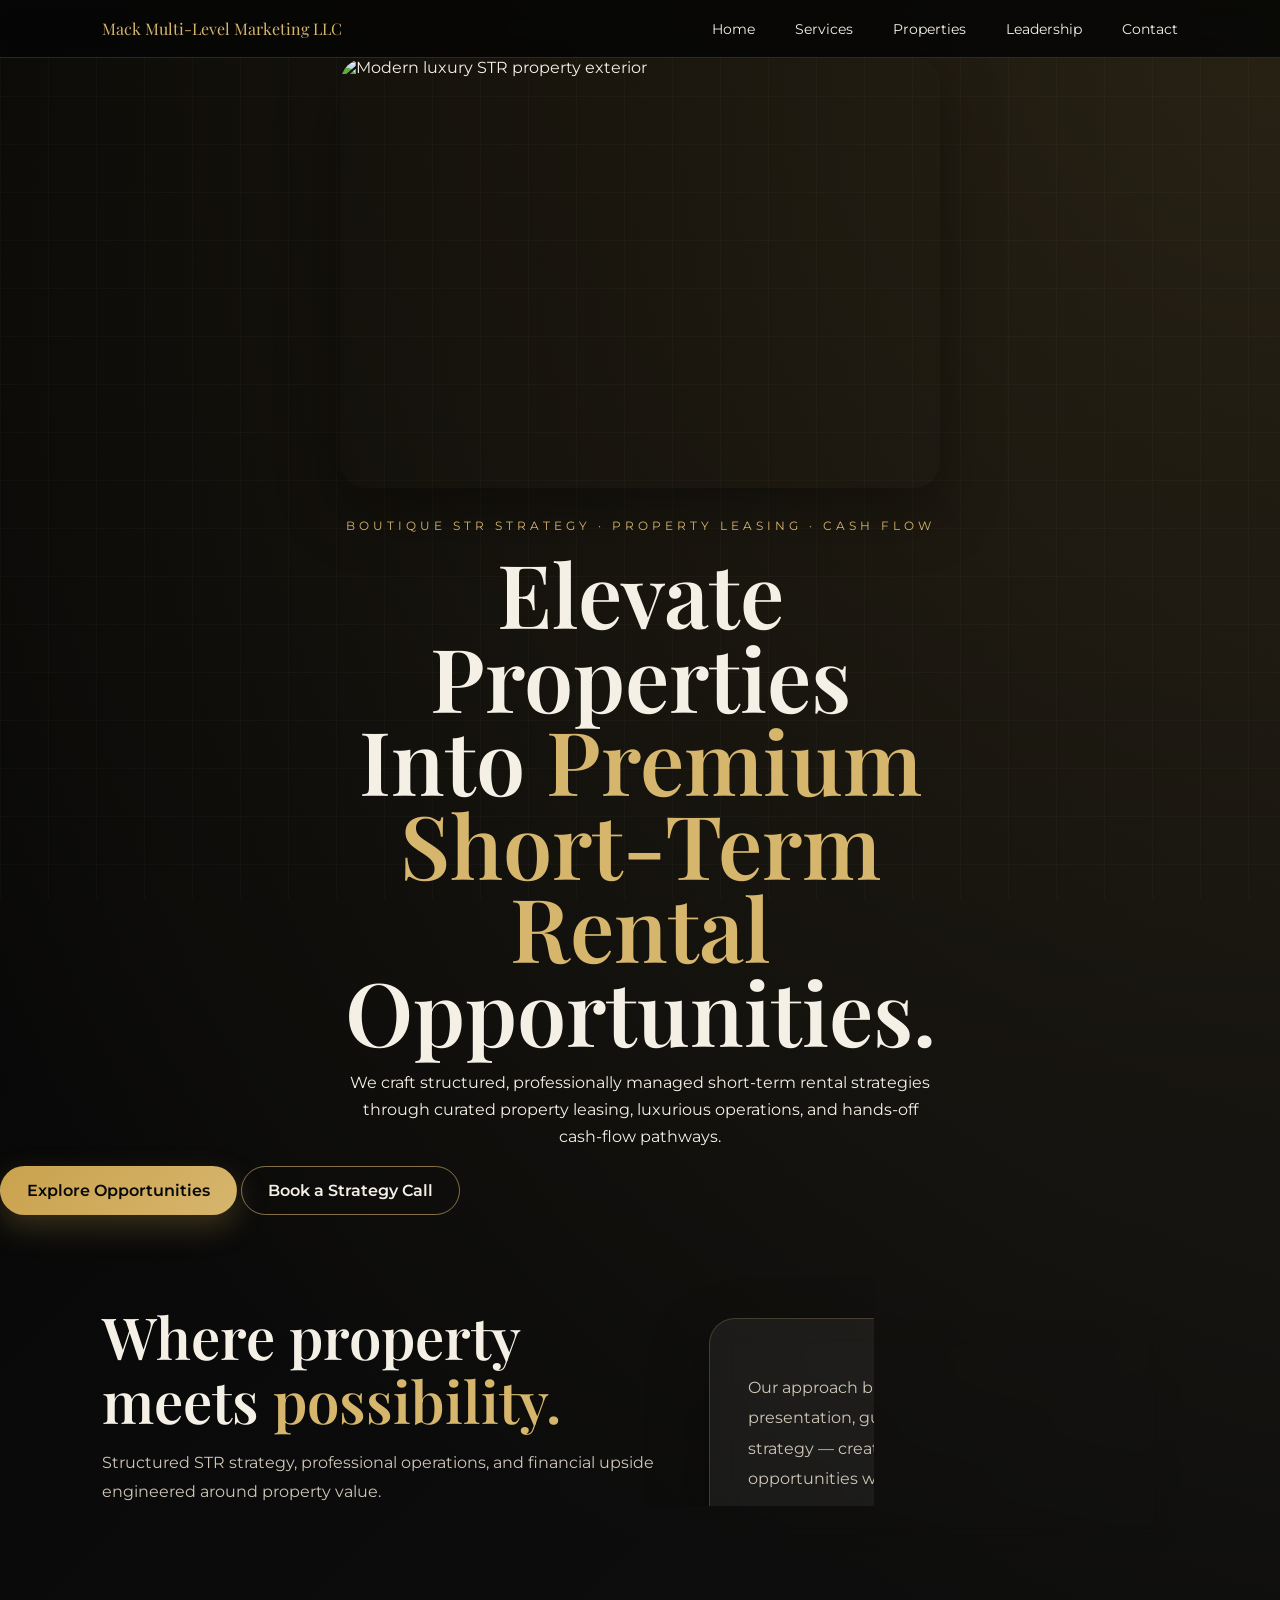
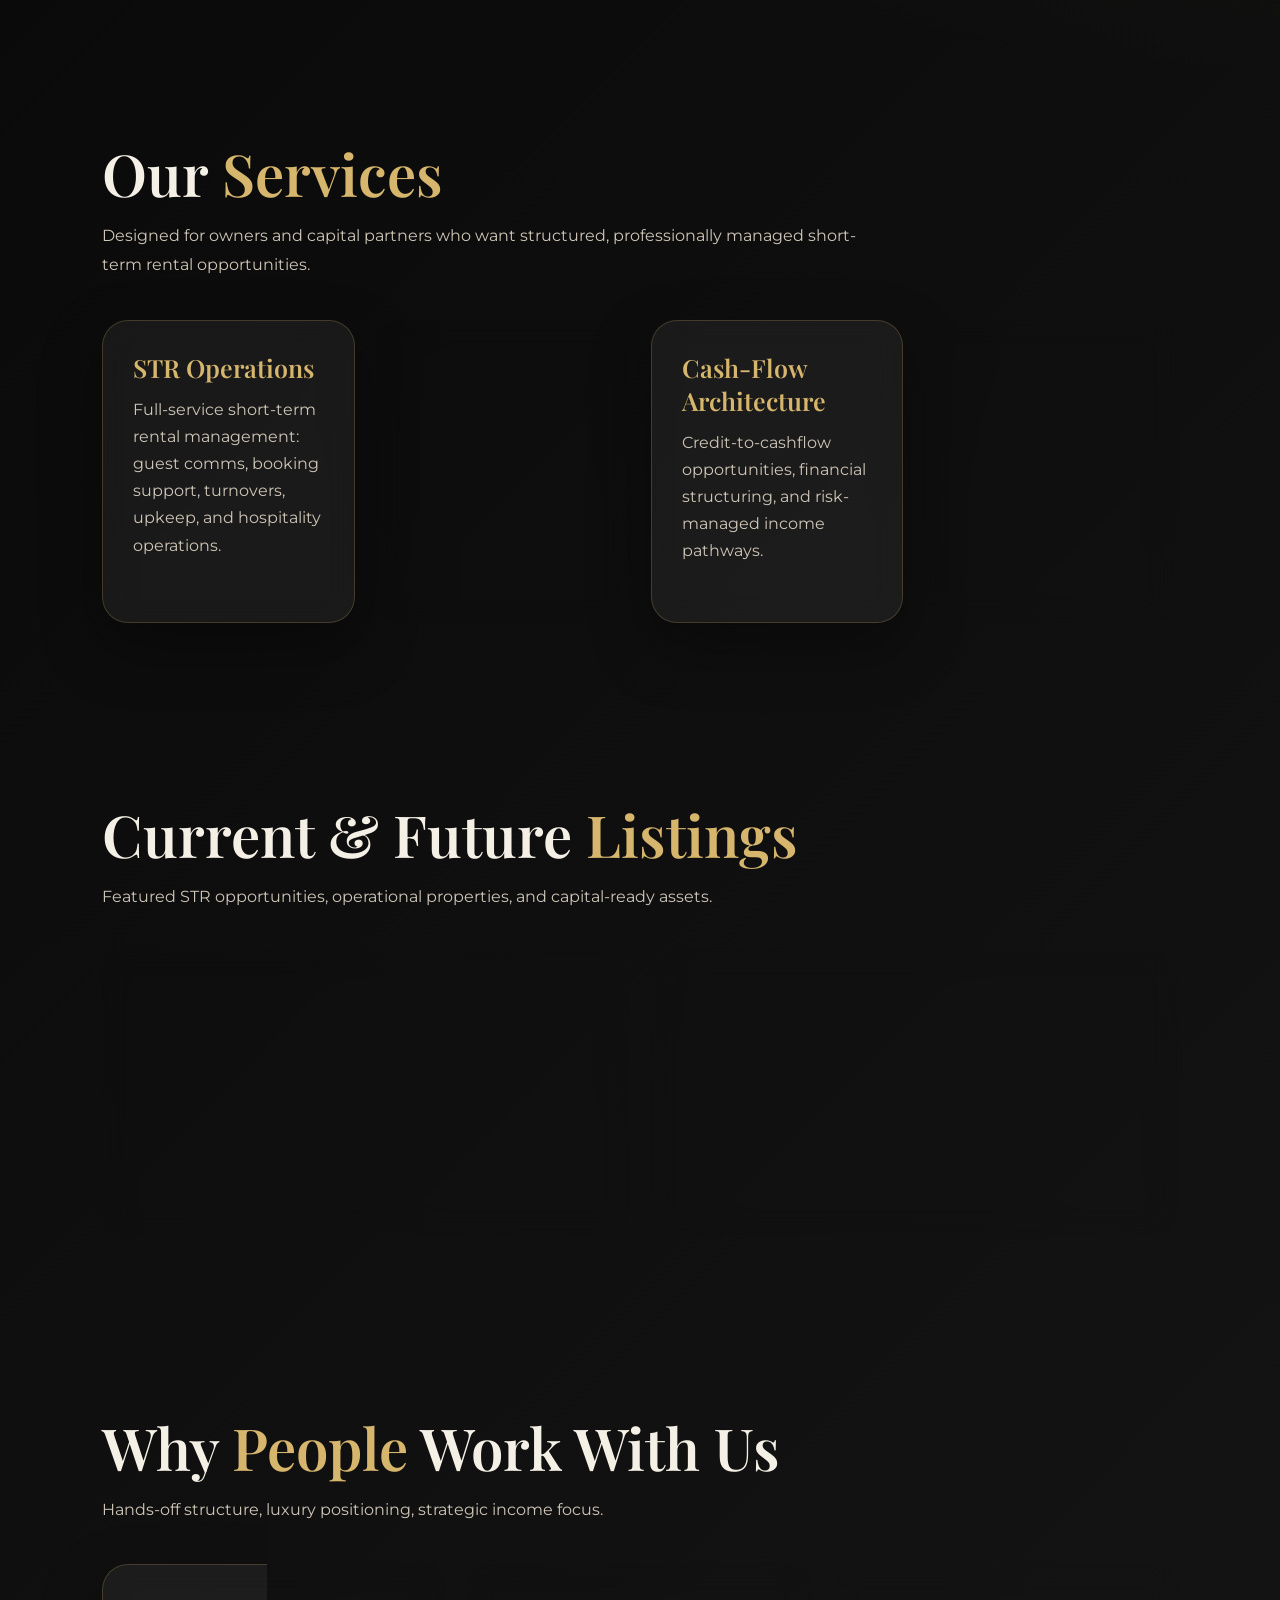
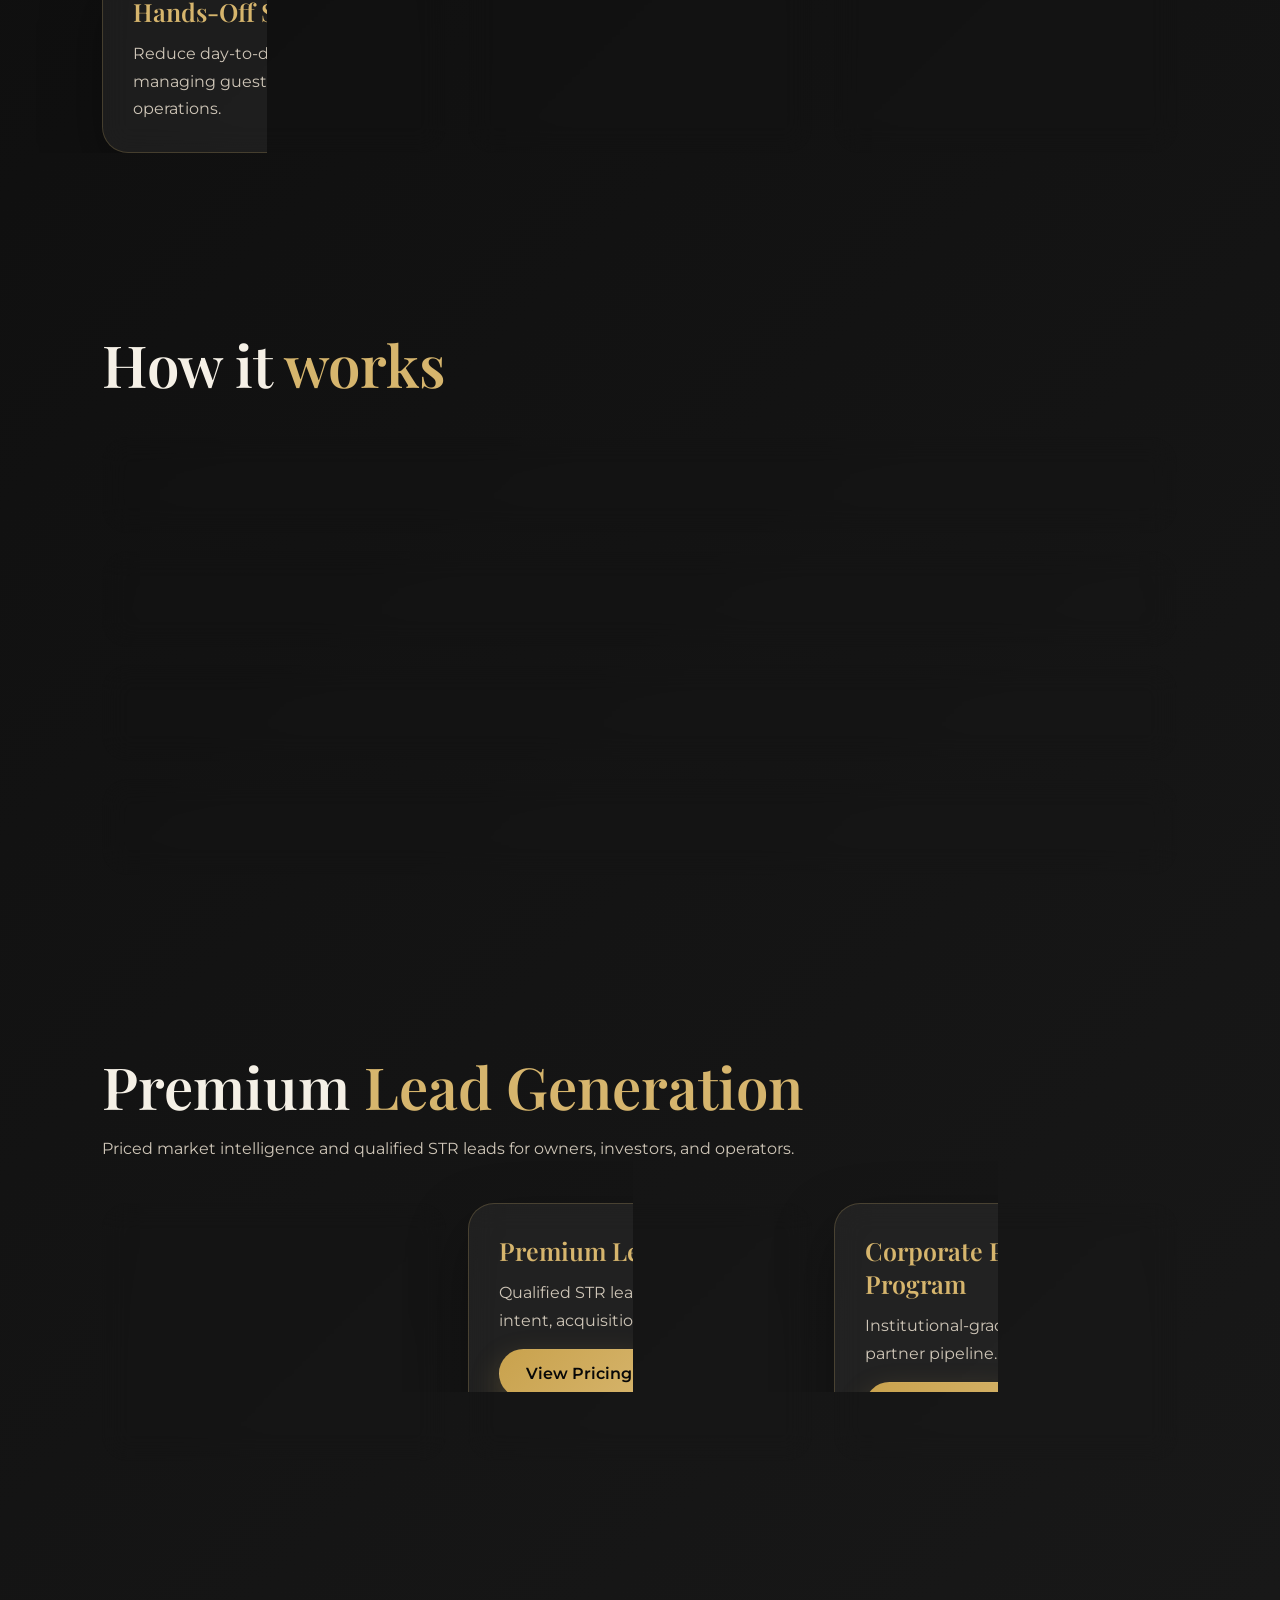
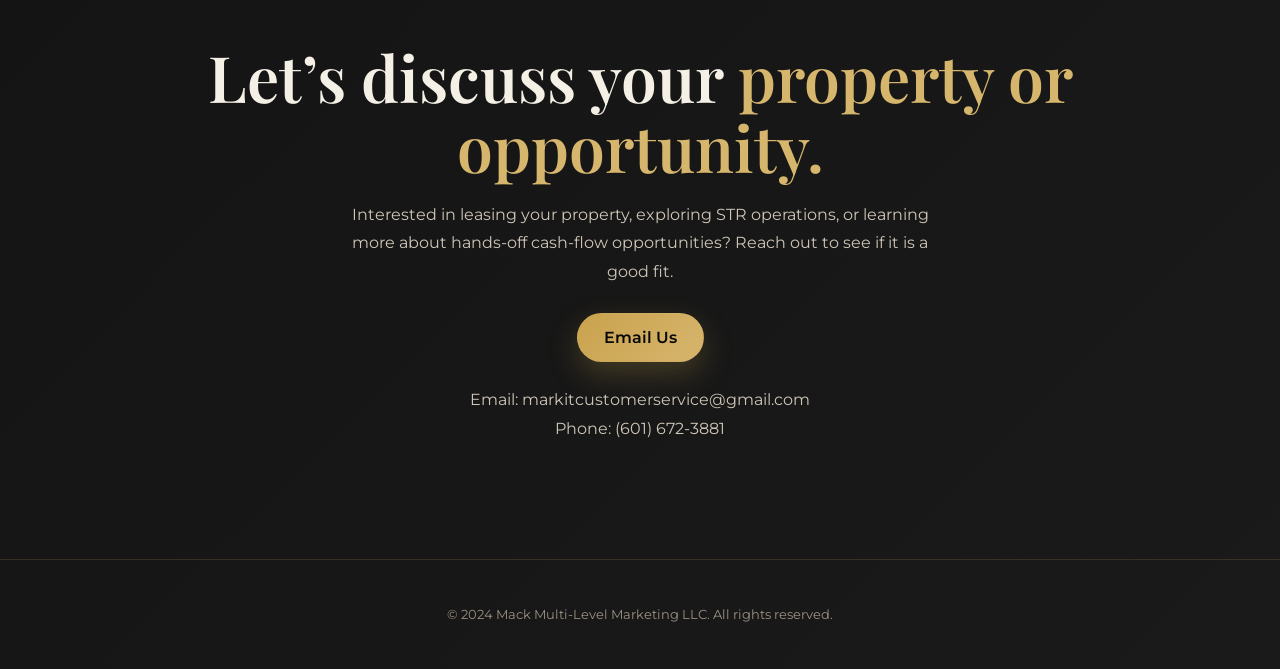
==== commit 3802df2b: "Add hero images, reveal animations, and card images to marketing pages" ====
--- a/index.html
+++ b/index.html
@@ -24,12 +24,17 @@
 
   <!-- ================= HERO ================= -->
   <header id="home">
-    <div class="hero">
-      <div class="eyebrow">Boutique STR Strategy · Property Leasing · Cash Flow</div>
-      <h1>Elevate Properties Into <span>Premium Short-Term Rental</span> Opportunities.</h1>
-      <p>
-        We craft structured, professionally managed short-term rental strategies through curated property leasing, luxurious operations, and hands-off cash-flow pathways.
-      </p>
+    <div class="hero reveal">
+      <div class="hero-image-reveal">
+        <img src="https://images.unsplash.com/photo-1560518399441-c93619c3f30e?w=800&q=80&auto=format&fit=crop" alt="Modern luxury STR property exterior" style="width:100%;height:400px;object-fit:cover;border-radius:var(--radius-md);margin-bottom:30px;">
+      </div>
+      <div class="hero-text">
+        <div class="eyebrow">Boutique STR Strategy · Property Leasing · Cash Flow</div>
+        <h1>Elevate Properties Into <span>Premium Short-Term Rental</span> Opportunities.</h1>
+        <p>
+          We craft structured, professionally managed short-term rental strategies through curated property leasing, luxurious operations, and hands-off cash-flow pathways.
+        </p>
+      </div>
       <div class="buttons">
         <a href="#properties" class="btn btn-primary">Explore Opportunities</a>
         <a href="#contact" class="btn btn-secondary">Book a Strategy Call</a>
@@ -86,12 +91,18 @@
     </div>
 
     <div class="grid">
-      <div class="card glass">
+      <div class="card glass reveal">
+        <div class="card-image">
+          <img src="https://images.unsplash.com/photo-1502672260266-1c1ef1c1f0f4?w=400&q=80&auto=format&fit=crop" alt="Modern Guest Stay STR property" style="width:100%;height:200px;object-fit:cover;border-radius:var(--radius-lg);margin-bottom:20px;">
+        </div>
         <h3>Modern Guest Stay</h3>
         <p>Professionally managed STR focused on cleanliness, comfort, and guest-ready presentation.</p>
         <a href="https://www.airbnb.com/rooms/1574201056995861720" target="_blank" class="btn btn-secondary" style="margin-top:15px;">View Listing</a>
       </div>
-      <div class="card glass">
+      <div class="card glass reveal" style="animation-delay:0.2s;">
+        <div class="card-image">
+          <img src="https://images.unsplash.com/photo-1499793983690-e29da59ef1c2?w=400&q=80&auto=format&fit=crop" alt="Executive Comfort Stay STR property" style="width:100%;height:200px;object-fit:cover;border-radius:var(--radius-lg);margin-bottom:20px;">
+        </div>
         <h3>Executive Comfort Stay</h3>
         <p>Clean, well-maintained property with structured ops, guest communication, and consistent upkeep.</p>
         <a href="https://www.airbnb.com/rooms/1610354694358058902" target="_blank" class="btn btn-secondary" style="margin-top:15px;">View Listing</a>
@@ -166,5 +177,19 @@
     <p>© 2024 Mack Multi-Level Marketing LLC. All rights reserved.</p>
   </footer>
 
+  <script>
+    // Scroll Reveal Animation
+    const observer = new IntersectionObserver((entries) => {
+      entries.forEach(entry => {
+        if (entry.isIntersecting) {
+          entry.target.classList.add('visible');
+          observer.unobserve(entry.target);
+        }
+      });
+    }, { threshold: 0.1, rootMargin: '0px 0px -50px 0px' });
+
+    document.querySelectorAll('.reveal, .card.reveal, .step.reveal, .hero.reveal').forEach(el => observer.observe(el));
+  </script>
+
 </body>
 </html>
--- a/css/design-system.css
+++ b/css/design-system.css
@@ -226,7 +226,18 @@
 footer { text-align: center; padding: 30px; color: #9b9183; font-size: 13px; border-top: 1px solid rgba(214,181,109,0.16); }
 
 /* ---------- Reveal animation ---------- */
-.reveal { animation: fadeUp 1s ease both; }
+.reveal { opacity: 0; transform: translateY(35px); transition: opacity 0.8s ease-out, transform 0.8s ease-out; }
+.reveal.visible { opacity: 1; transform: translateY(0); }
+
+/* Card images */
+.card-image { overflow: hidden; border-radius: var(--radius-lg); margin-bottom: 20px; }
+.card-image img { transition: transform 0.4s ease; }
+.card-image img:hover { transform: scale(1.05); }
+
+/* Hero styles */
+.hero-image-reveal { max-width: 600px; margin: 0 auto 30px; border-radius: var(--radius-lg); overflow: hidden; box-shadow: var(--shadow-lg); }
+.hero-text { text-align: center; max-width: 600px; margin: 0 auto; }
+.hero-image-reveal img { display: block; }
 @keyframes fadeUp { from { opacity: 0; transform: translateY(35px); } to { opacity: 1; transform: translateY(0); } }
 
 /* ---------- Responsive ---------- */
